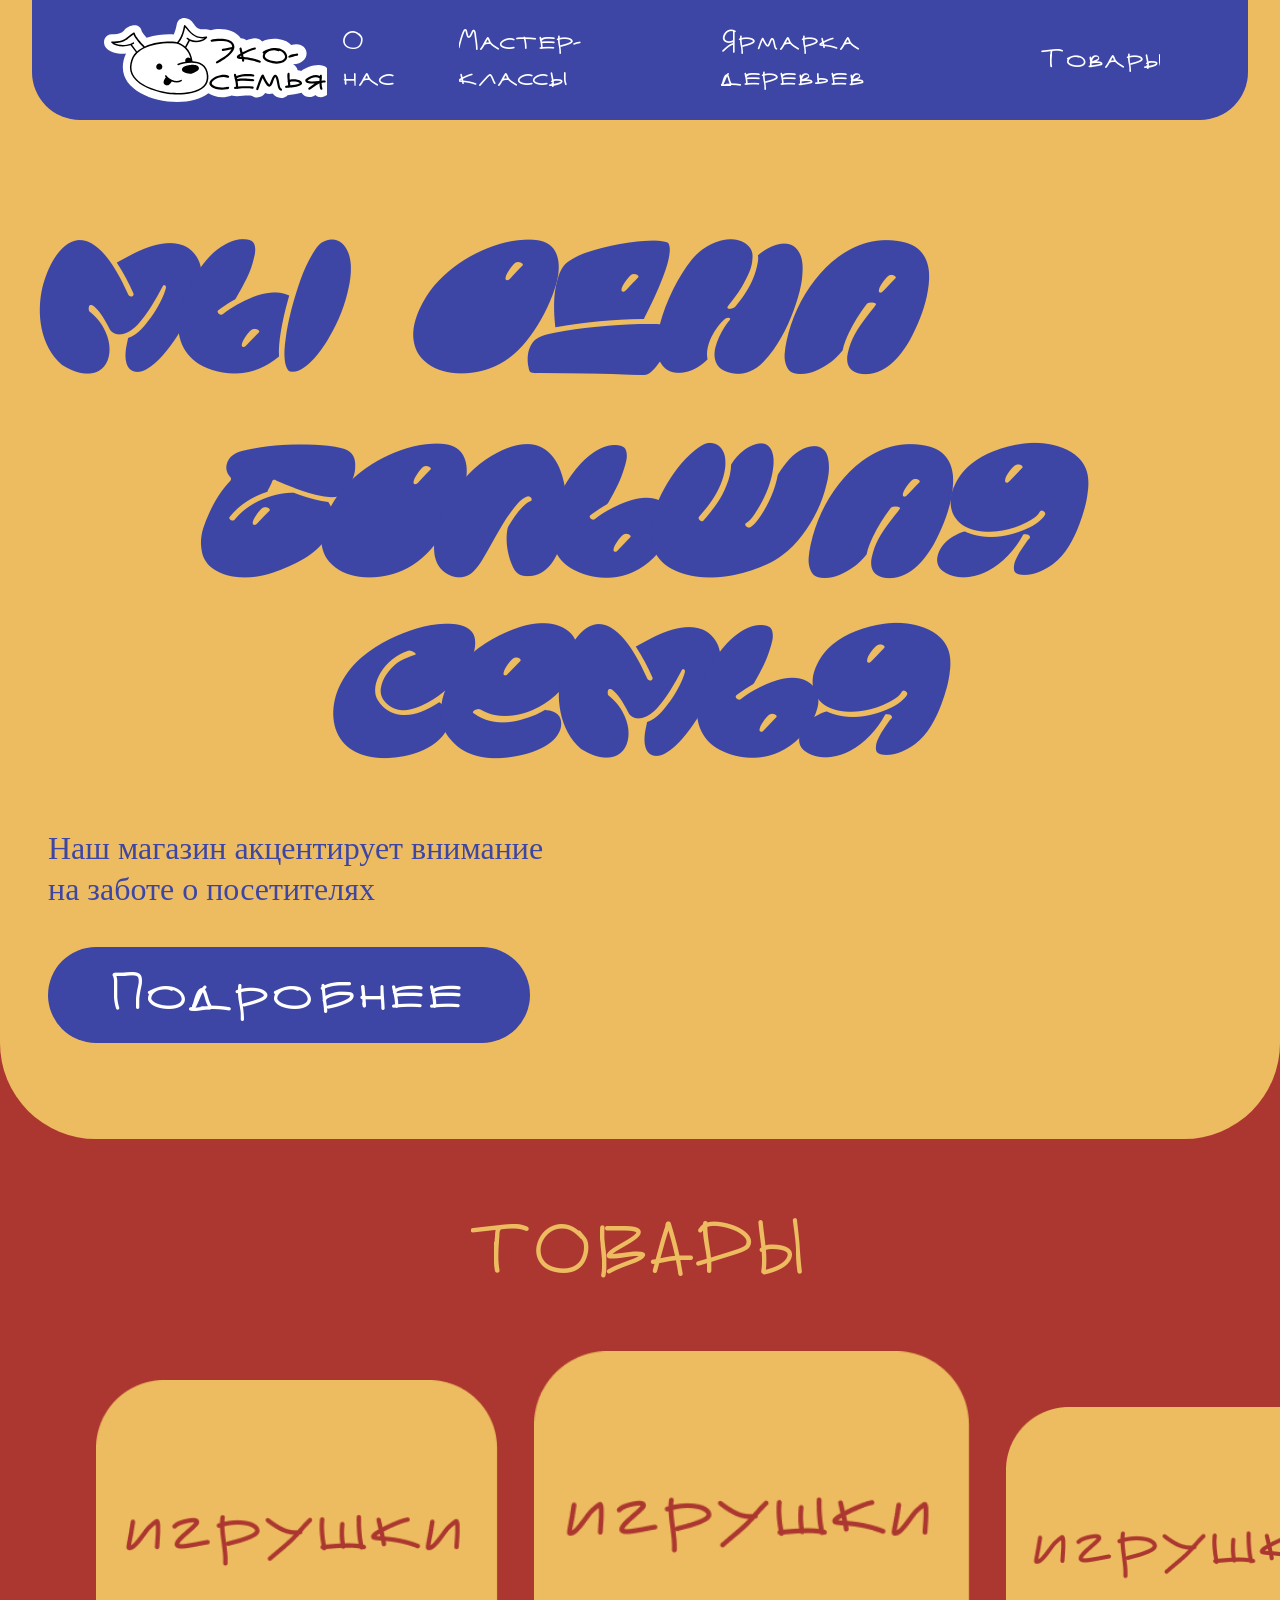
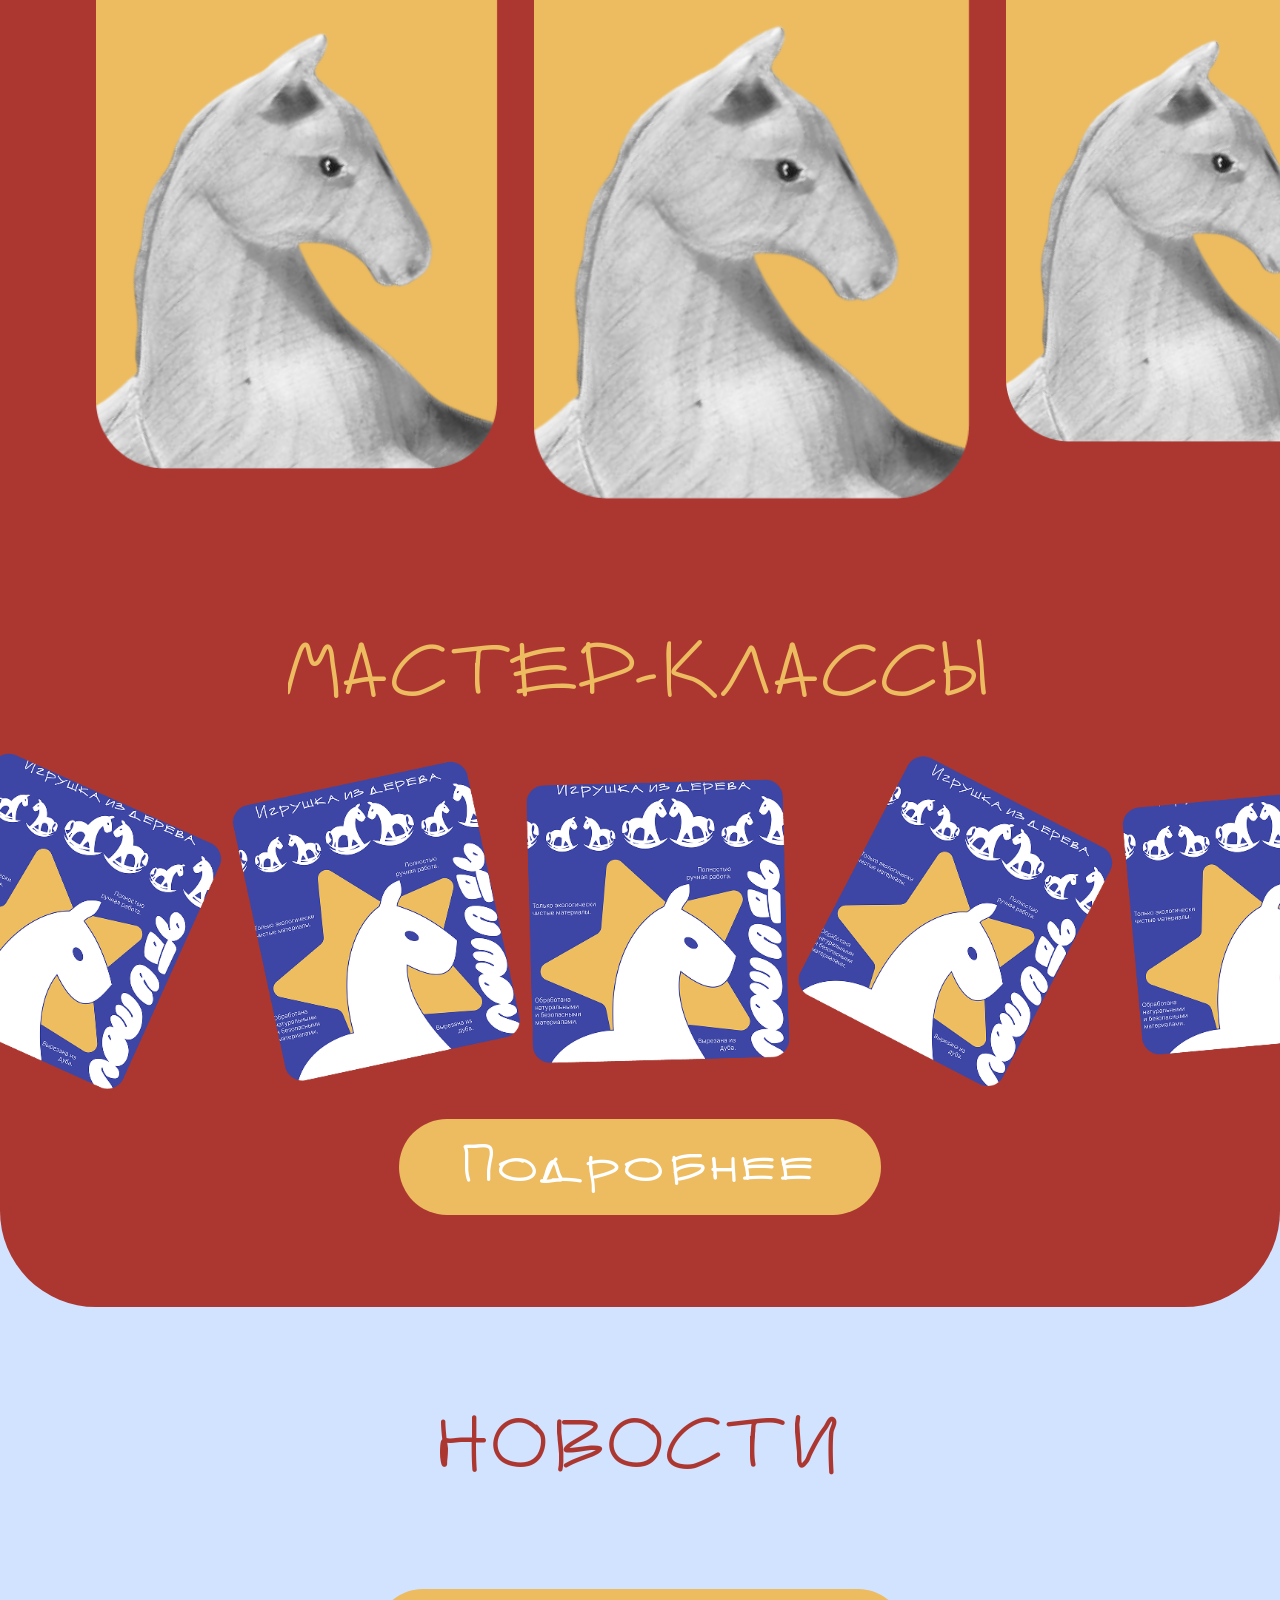
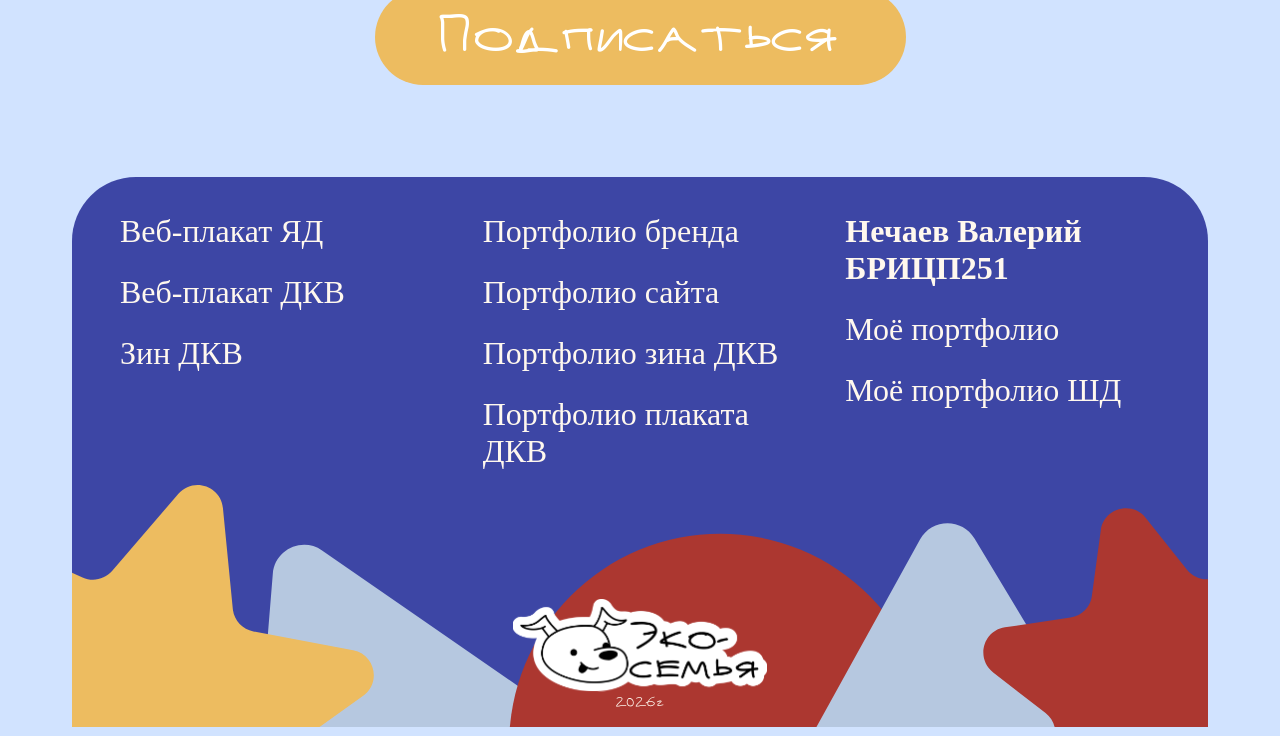
==== index.html @ 4a26df94 "footer" ====
<!doctype html>
<html lang="en">
  <head>
    <meta charset="UTF-8" />
    <meta name="viewport" content="width=device-width, initial-scale=1.0" />
    <link rel="stylesheet" href="styles/styles.css" />
    <title>Эко-семья</title>
  </head>
  <body>
    <main>
      <div class="firstFrame">
        <div class="titleFrame">
          <div class="titleText">
            <h1>Мы одна</h1>
            <h1 style="text-align: center">большая семья</h1>
          </div>
          <div class="titleAbout">
            <p>
              Наш магазин акцентирует внимание <br />
              на заботе о посетителях
            </p>
            <button class="blue" role="link" data-href="/aboutUs.html">
              <h3>Подробнее</h3>
            </button>
          </div>
        </div>
        <div class="subTitleFrame">
          <div class="infoBlock">
            <h2>Товары</h2>
            <div class="productsRoller">
              <a class="card" data-js="productCard" href="products.html"
                ><img src="assets\img\toyCard.png"
              /></a>
              <a class="card" data-js="productCard" href="products.html"
                ><img src="assets\img\toyCard.png"
              /></a>
              <a class="card" data-js="productCard" href="products.html"
                ><img src="assets\img\toyCard.png"
              /></a>
              <a class="card" data-js="productCard" href="products.html"
                ><img src="assets\img\toyCard.png"
              /></a>
              <a class="card" data-js="productCard" href="products.html"
                ><img src="assets\img\toyCard.png"
              /></a>
              <a class="card" data-js="productCard" href="products.html"
                ><img src="assets\img\toyCard.png"
              /></a>
              <a class="card" data-js="productCard" href="products.html"
                ><img src="assets\img\toyCard.png"
              /></a>
            </div>
          </div>
          <div class="infoBlock">
            <h2>Мастер-классы</h2>
            <img class="mc" src="assets/img/mastersclasses.png" />
            <button class="yellow" role="link" data-href="/masterСlasses.html">
              <h3>Подробнее</h3>
            </button>
          </div>
        </div>
      </div>
      <div class="secondFrame">
        <div class="infoBlock">
          <h2 style="color: #ac3730">Новости</h2>
        </div>
        <div class="infoBlock">
          <button class="yellow" role="link" data-href="/404.html">
            <h3>Подписаться</h3>
          </button>
        </div>
      </div>
    </main>
    <script src="./scripts/main.js"></script>
    <script src="./scripts/productCards.js"></script>
  </body>
</html>
---- styles/styles.css ----
@import url("reset.css");
@import url("fonts.css");
a {
  color: #fff;
  font-family: Mateur;
  font-size: 24px;
  font-style: normal;
  font-weight: 500;
  line-height: normal;
  transition: all 0.2s ease-in-out;
  text-decoration: none;
  scale: 1;
  height: 80%;
  img {
    height: 100%;
  }
}
body {
  display: flex;
  flex-direction: column;
  gap: 92px;
  background: #d1e3ff;
  min-height: 100svh;
}
html {
  overflow-y: scroll;
}
a:hover {
  scale: 1.06;
}
h1 {
  overflow: visible;
  width: 100%;
  color: #3d46a5;
  font-family: "129_Fatboy", sans-serif;
  font-size: 180px;
  font-synthesis: none;
  font-weight: 200;
  font-style: normal;
  text-transform: uppercase;
}
h2 {
  color: #edbc60;
  font-family: Mateur;
  font-size: 64px;
  font-style: normal;
  font-weight: 500;
  line-height: normal;
  text-align: center;
  text-transform: uppercase;
}
h3 {
  color: #fff;
  text-align: center;
  font-family: Mateur;
  font-size: 48px;
  font-style: normal;
  font-weight: 500;
  line-height: normal;
}
p {
  color: #3d46a5;
  font-family: Inter;
  font-size: 32px;
  font-style: normal;
  font-weight: 400;
  line-height: 129.4%;
}
button {
  display: flex;
  height: 92px;
  padding: 48px 64px;
  justify-content: center;
  align-items: center;
  width: fit-content;
  border-radius: 64px;
  transition: all 0.2s ease-in-out;
  border: none;
}
button:hover {
  scale: 1.06;
}
.blue {
  background: #3d46a5;
  color: #fff;
}
.yellow {
  background: #edbc60;
  color: #ac3730;
}
.red {
  background: #ac3730;
  color: #edbc60;
}
.mc {
  width: 100%;
}
header {
  z-index: 999;
  width: 95%;
  height: 120px;
  display: flex;
  padding: 8px 72px;
  justify-content: space-between;
  align-items: center;
  position: absolute;
  top: 0;
  left: 50%;
  transform: translateX(-50%);
  background-color: #3d46a5;
  border-radius: 0 0 48px 48px;
}
footer {
  display: flex;
  padding: 0 72px;
  flex-direction: column;
}
main {
  display: flex;
  width: 100svw;
  flex-direction: column;
  align-items: center;
  gap: 92px;
}
.headerLinks {
  display: flex;
  gap: 36px;
  padding: 16px;
  justify-content: center;
  align-items: center;
}
.titleFrame {
  z-index: 3;
  display: flex;
  flex-direction: column;
  padding: 216px 48px 96px 48px;
  align-items: flex-start;
  width: 100%;
  gap: 48px;
  border-radius: 0 0 96px 96px;
  background: #edbc60;
}
.firstFrame {
  display: flex;
  width: 100%;
  flex-direction: column;
}
.titleText {
  overflow: visible;
  display: flex;
  width: 100%;
  flex-direction: column;
  gap: 24px;
}
.titleAbout {
  overflow: visible;
  display: flex;
  flex-direction: column;
  align-items: flex-start;
  gap: 36px;
  align-self: stretch;
}
.subTitleFrame {
  z-index: 1;
  margin-top: -96px;
  display: flex;
  padding: 162px 0 92px 0;
  width: 100%;
  flex-direction: column;
  gap: 92px;
  border-radius: 0 0 96px 96px;
  background: #ac3730;
}
.infoBlock {
  display: flex;
  flex-direction: column;
  align-items: center;
  gap: 24px;
  width: 100%;
}
.productsRoller {
  user-select: none;
  -webkit-user-drag: none;
  display: flex;
  gap: 36px;
  cursor: grab;
  width: 100%;
  height: fit-content;
  align-items: center;
  padding: 24px 96px;

  overflow-x: auto;
  scroll-snap-type: x mandatory;
  scroll-behavior: smooth;
  scrollbar-width: none;
  -ms-overflow-style: none;
}
.productsRoller::-webkit-scrollbar {
  display: none;
}
.card {
  -webkit-user-drag: none;
  flex-shrink: 0;
  height: auto;
  transition: all 0.1s ease-in-out;
  transform-origin: center center;
  scroll-snap-align: center;
  img {
    -webkit-user-drag: none;
  }
}
.secondFrame {
  display: flex;
  padding: 0 72px;
  width: 100%;
  flex-direction: column;
  gap: 92px;
}
.footerBody {
  display: flex;
  height: 550px;
  padding: 36px 48px 16px 48px;
  width: 100%;
  flex-direction: column;
  justify-content: flex-end;
  align-items: center;
  gap: 36px;
  border-radius: 64px 64px 0 0;
  background: #3d46a5;
  background-image: url(/assets/img/footerBG.svg);
  background-position: center;
  background-repeat: no-repeat;
  background-size: cover;
}
.linksColumns {
  display: flex;
  height: 100%;
  width: 100%;
  align-items: flex-start;
  gap: 48px;
  overflow: visible;
}
.linksColumn {
  display: flex;
  overflow: visible;
  flex-direction: column;
  align-items: flex-start;
  gap: 24px;
  width: 100%;
  a {
    color: #fff8ee;
    font-family: Inter;
    font-size: 32px;
    font-style: normal;
    font-weight: 400;
    line-height: normal;
  }
  p {
    color: #fff8ee;
    font-family: Inter;
    font-size: 32px;
    font-style: normal;
    font-weight: 600;
    line-height: normal;
  }
}
.p404 {
  display: flex;
  flex-direction: column;
  align-items: center;
  padding: 216px 72px 0px 72px;
  width: 100%;
  img {
    width: 100%;
    height: auto;
  }
}
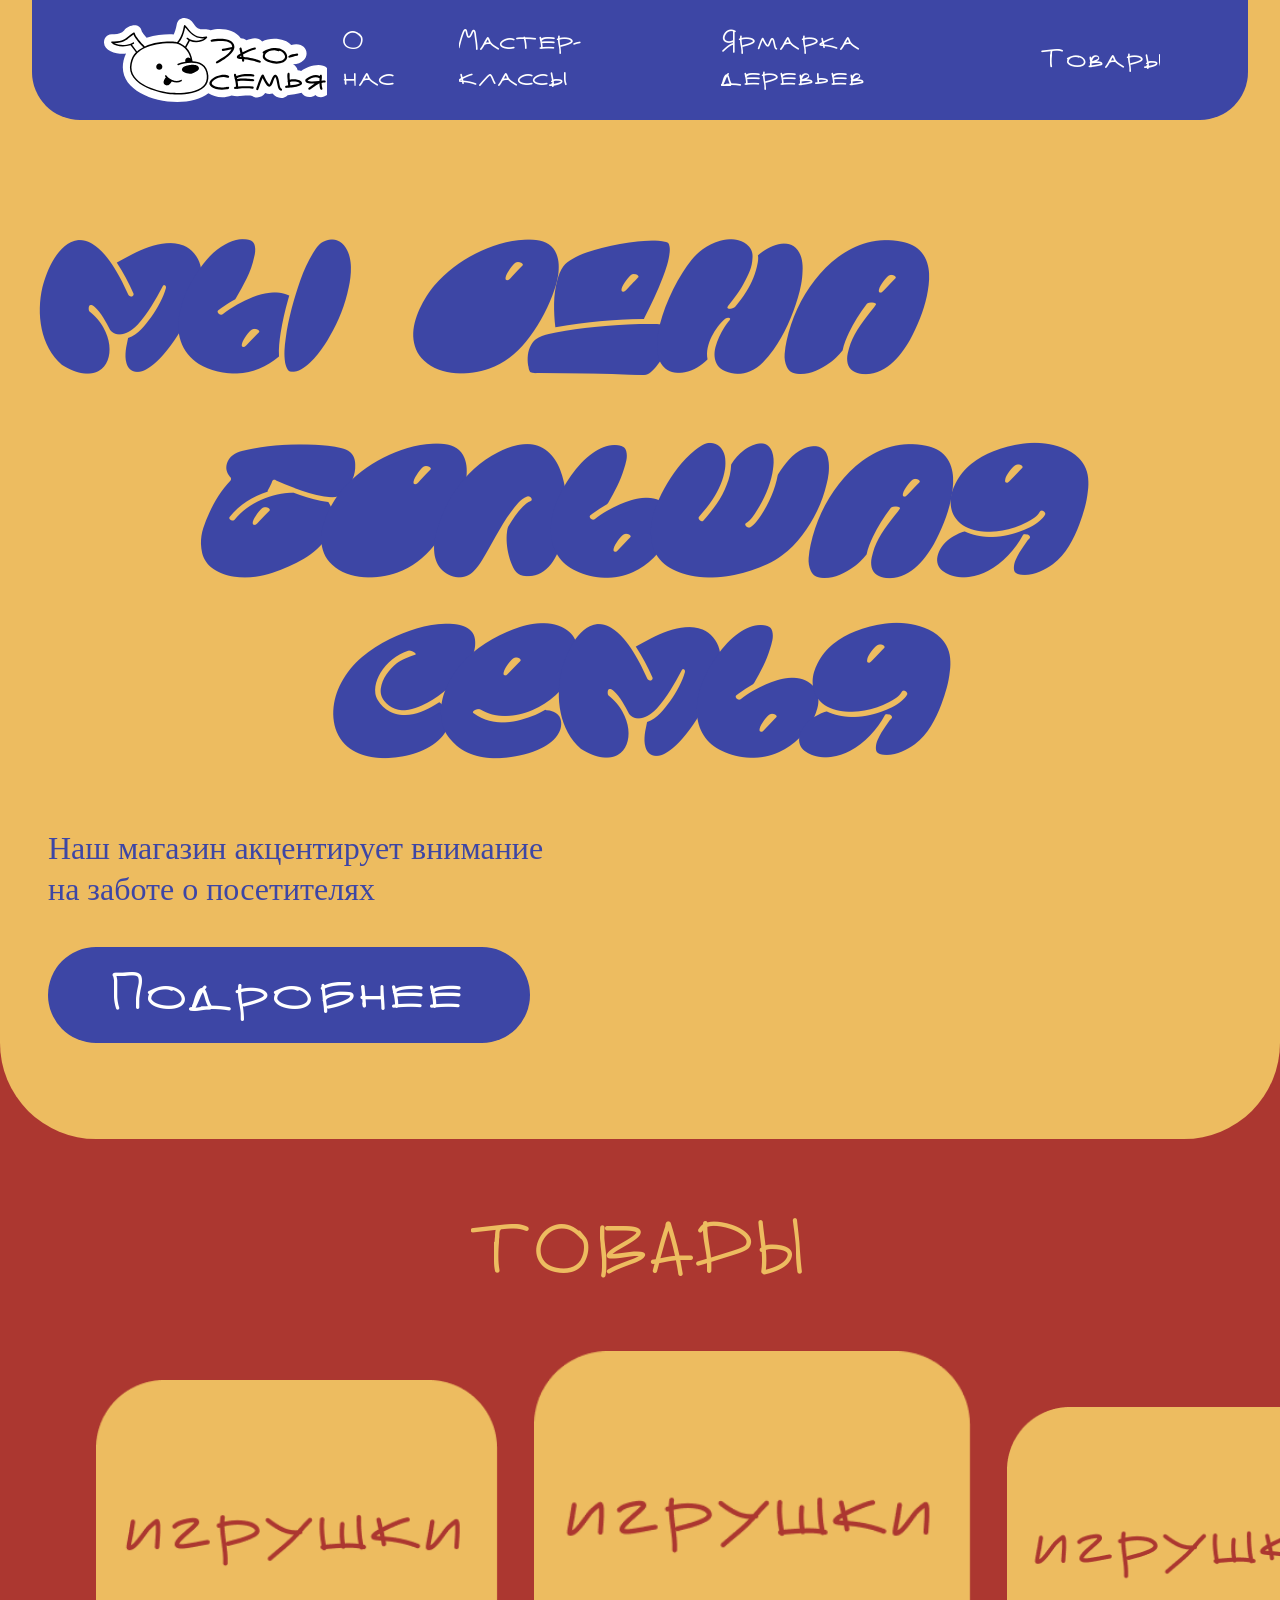
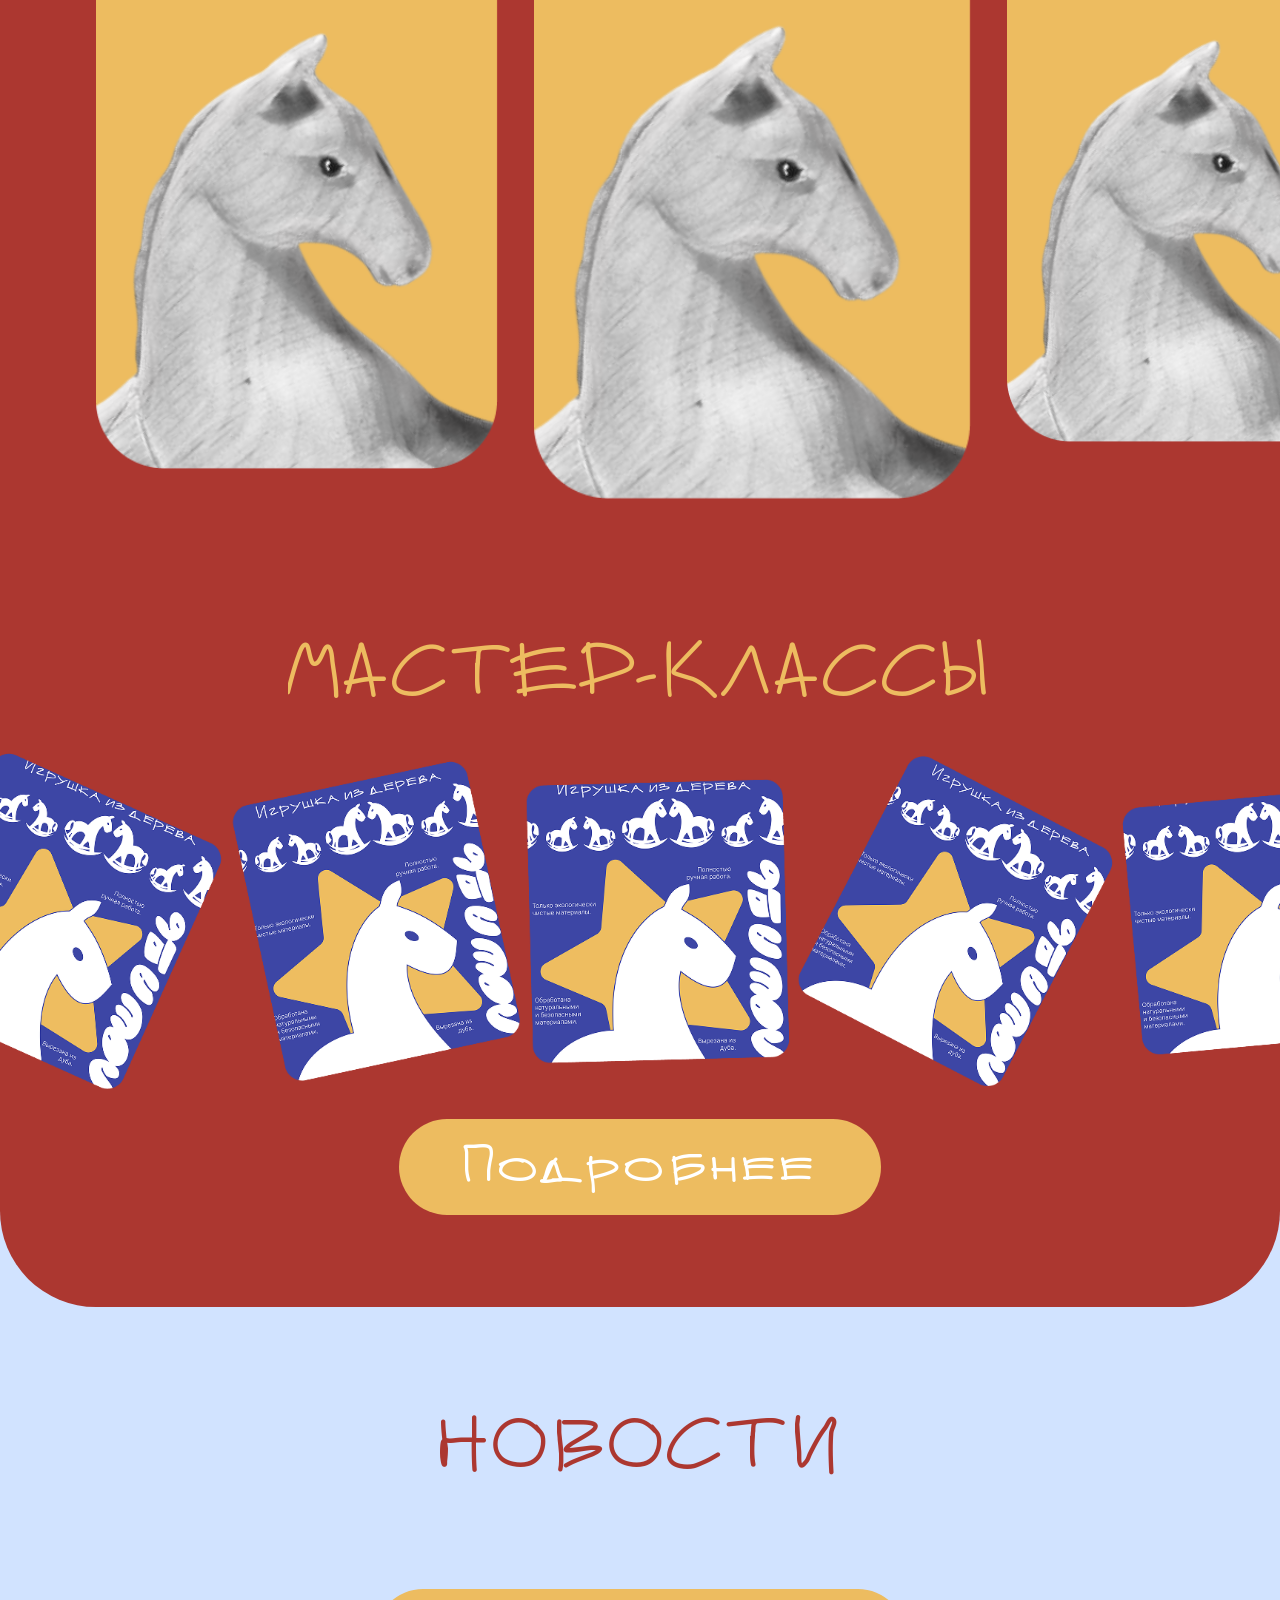
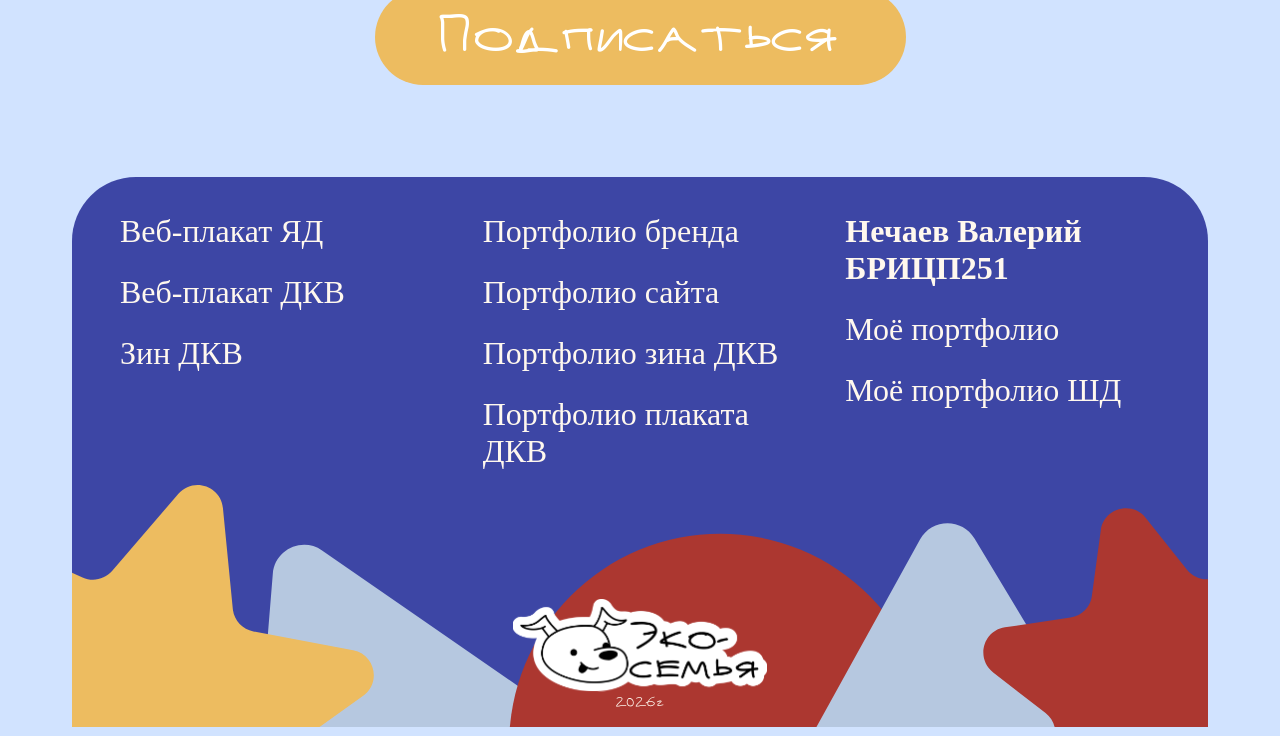
==== commit a8b7ea60: "f" ====
--- a/index.html
+++ b/index.html
@@ -71,7 +71,7 @@
         </div>
       </div>
     </main>
-    <script src="./scripts/main.js"></script>
-    <script src="./scripts/productCards.js"></script>
+    <script src="scripts/main.js"></script>
+    <script src="scripts/productCards.js"></script>
   </body>
 </html>
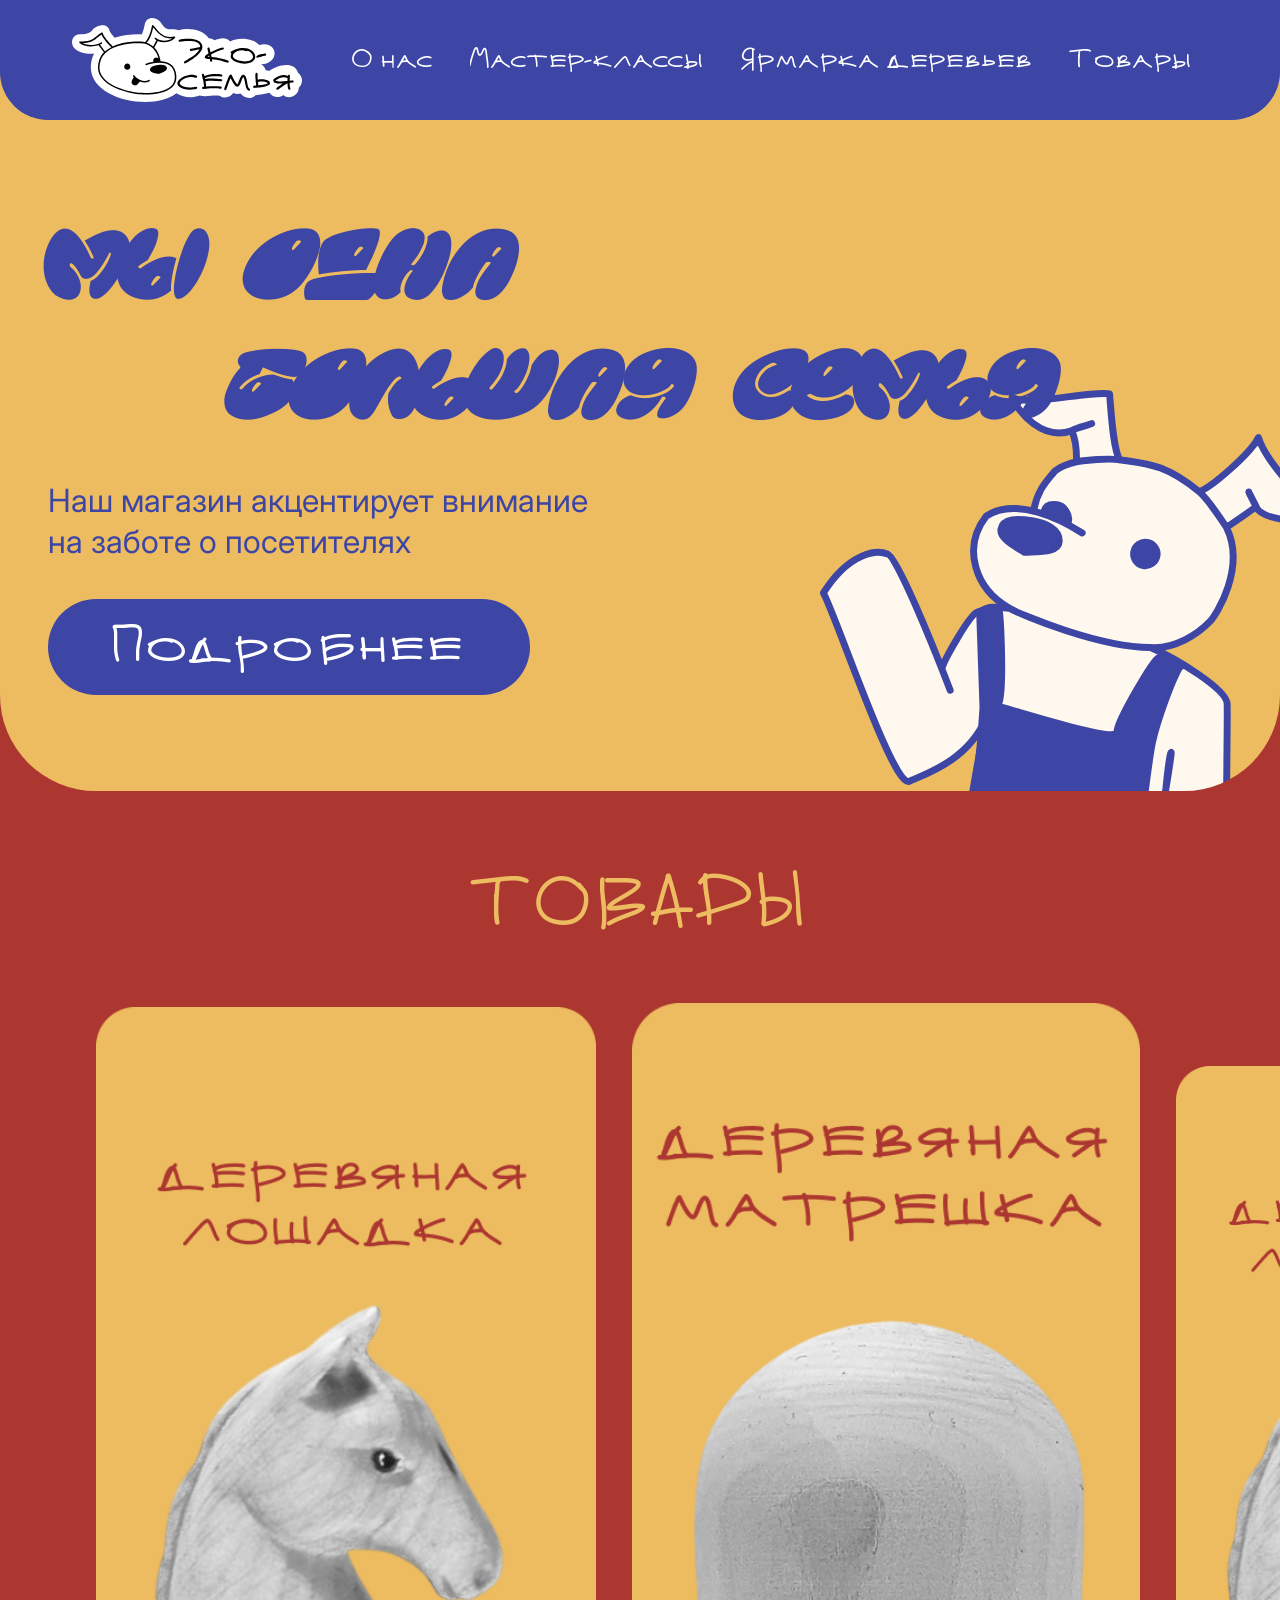
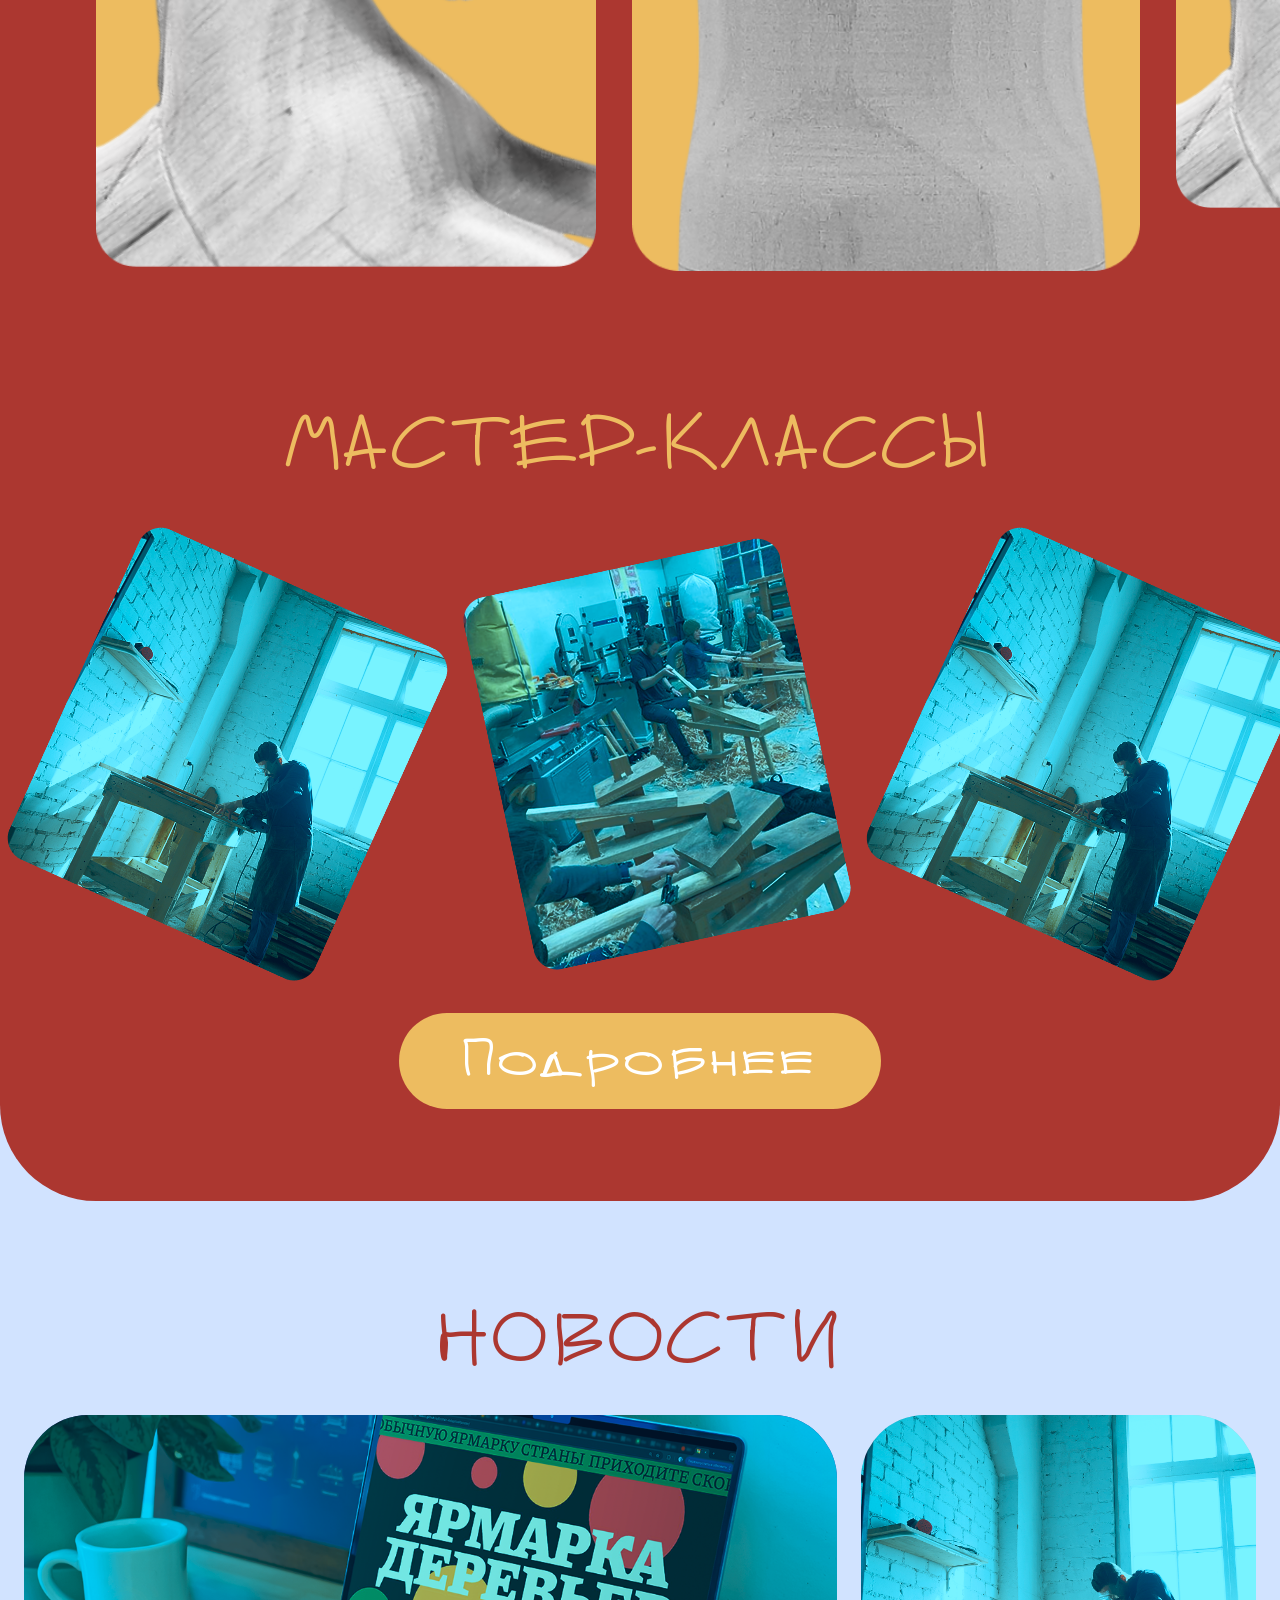
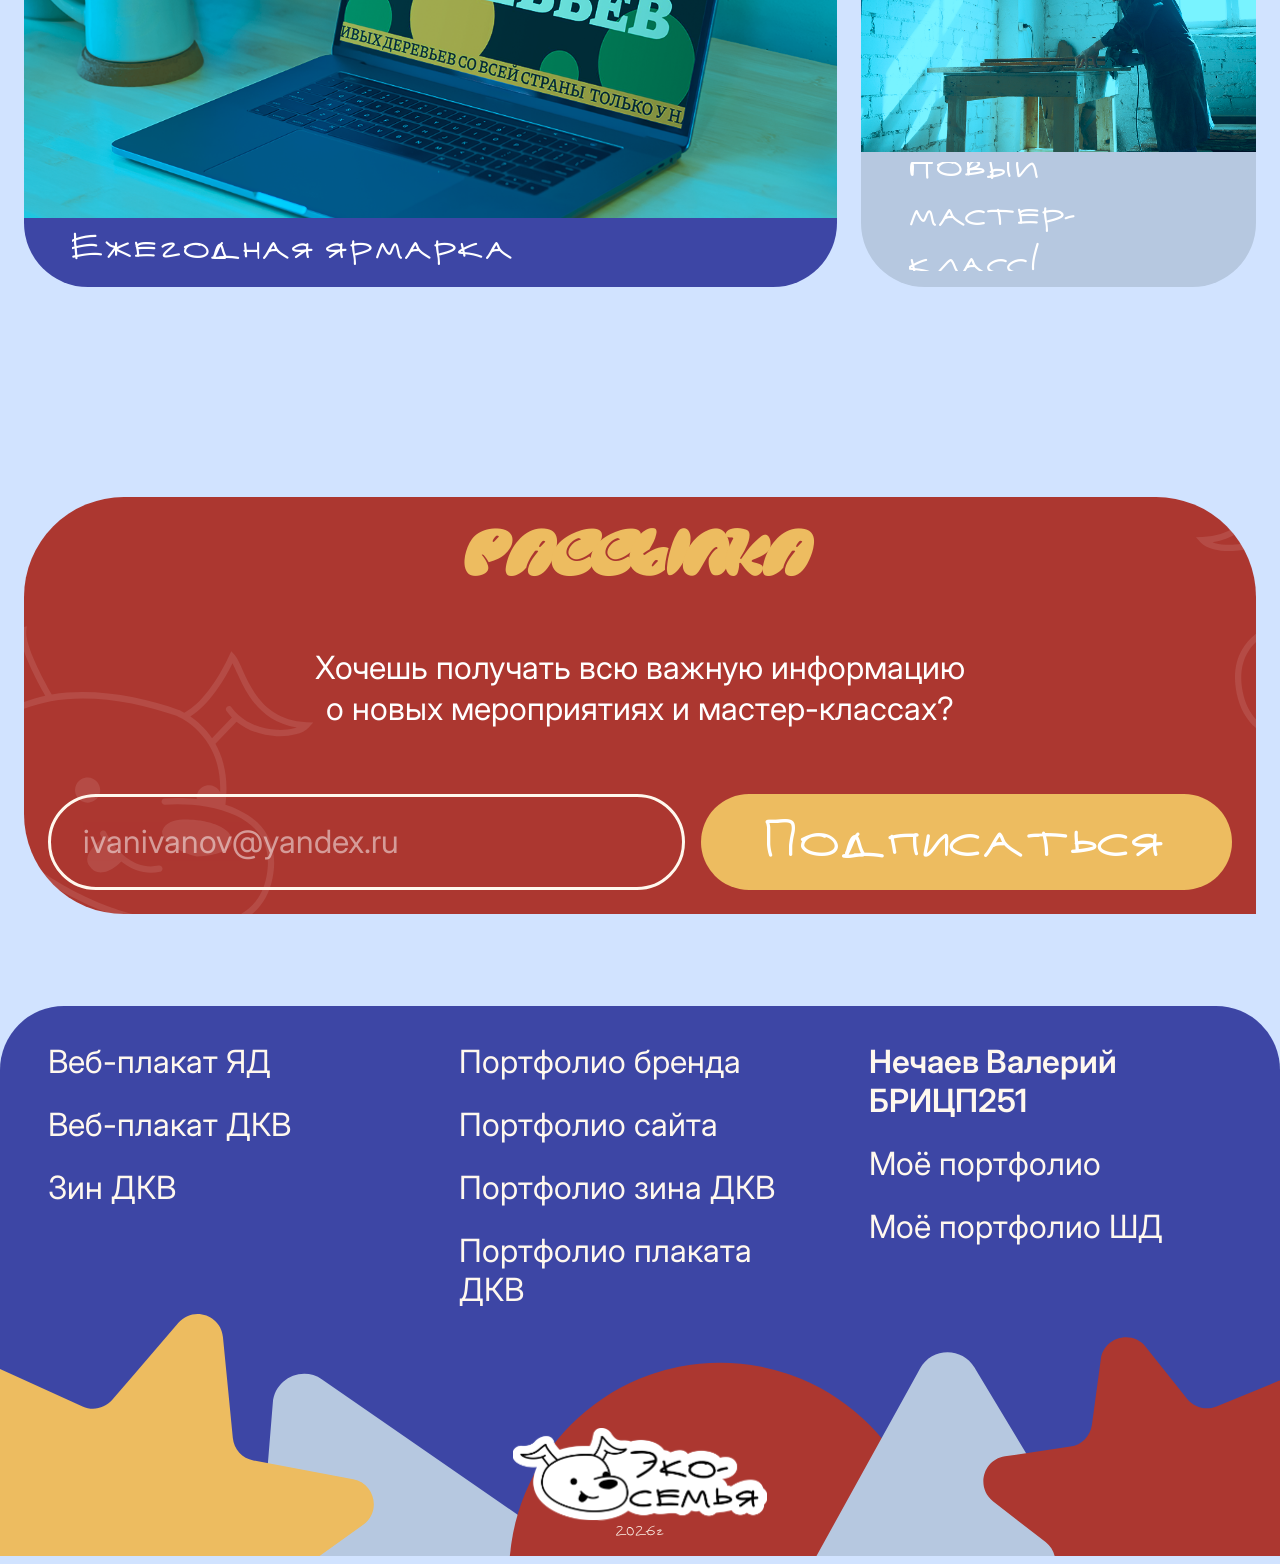
==== commit 553534c9: "Done all" ====
--- a/index.html
+++ b/index.html
@@ -4,12 +4,16 @@
     <meta charset="UTF-8" />
     <meta name="viewport" content="width=device-width, initial-scale=1.0" />
     <link rel="stylesheet" href="styles/styles.css" />
+    <link rel="icon" href="/assets/img/Favicon.png" type="image/png" />
     <title>Эко-семья</title>
   </head>
   <body>
     <main>
       <div class="firstFrame">
-        <div class="titleFrame">
+        <div
+          style="background-image: url(&quot;/assets/img/titleMain.svg&quot;)"
+          class="titleFrame"
+        >
           <div class="titleText">
             <h1>Мы одна</h1>
             <h1 style="text-align: center">большая семья</h1>
@@ -17,7 +21,7 @@
           <div class="titleAbout">
             <p>
               Наш магазин акцентирует внимание <br />
-              на заботе о посетителях
+              на&nbsp;заботе о&nbsp;посетителях
             </p>
             <button class="blue" role="link" data-href="/aboutUs.html">
               <h3>Подробнее</h3>
@@ -32,19 +36,19 @@
                 ><img src="assets\img\toyCard.png"
               /></a>
               <a class="card" data-js="productCard" href="products.html"
-                ><img src="assets\img\toyCard.png"
+                ><img src="assets\img\toyCard2.png"
               /></a>
               <a class="card" data-js="productCard" href="products.html"
                 ><img src="assets\img\toyCard.png"
               /></a>
               <a class="card" data-js="productCard" href="products.html"
-                ><img src="assets\img\toyCard.png"
+                ><img src="assets\img\toyCard2.png"
               /></a>
               <a class="card" data-js="productCard" href="products.html"
                 ><img src="assets\img\toyCard.png"
               /></a>
               <a class="card" data-js="productCard" href="products.html"
-                ><img src="assets\img\toyCard.png"
+                ><img src="assets\img\toyCard2.png"
               /></a>
               <a class="card" data-js="productCard" href="products.html"
                 ><img src="assets\img\toyCard.png"
@@ -53,7 +57,12 @@
           </div>
           <div class="infoBlock">
             <h2>Мастер-классы</h2>
-            <img class="mc" src="assets/img/mastersclasses.png" />
+            <div class="trail">
+              <div class="animFrame">
+                <img class="mc" src="assets/img/mastersclasses.png" />
+                <img class="mc" src="assets/img/mastersclasses.png" />
+              </div>
+            </div>
             <button class="yellow" role="link" data-href="/masterСlasses.html">
               <h3>Подробнее</h3>
             </button>
@@ -63,11 +72,31 @@
       <div class="secondFrame">
         <div class="infoBlock">
           <h2 style="color: #ac3730">Новости</h2>
+          <div class="news">
+            <a class="efNews" href="/entFair.html">
+              <img src="assets/img/efnews.png" alt="" />
+              <div class="newsName"><p>Ежегодная ярмарка</p></div></a
+            >
+            <a class="mcNews" href="/masterСlasses.html">
+              <img src="assets/img/mcnews.png" alt="" />
+              <div class="newsName"><p>Новый мастер-класс!</p></div>
+            </a>
+          </div>
         </div>
         <div class="infoBlock">
-          <button class="yellow" role="link" data-href="/404.html">
-            <h3>Подписаться</h3>
-          </button>
+          <div class="formMessage">
+            <h2>Рассылка</h2>
+            <p>
+              Хочешь получать всю важную информацию о&nbsp;новых мероприятиях
+              и&nbsp;мастер-классах?
+            </p>
+            <div class="formButtons">
+              <input type="text" placeholder="ivanivanov@yandex.ru" />
+              <button class="yellow" role="link" data-href="/form.html">
+                <h3>Подписаться</h3>
+              </button>
+            </div>
+          </div>
         </div>
       </div>
     </main>
--- a/styles/styles.css
+++ b/styles/styles.css
@@ -1,3 +1,4 @@
+@import url("https://fonts.googleapis.com/css2?family=Inter:wght@100..900&display=swap");
 @import url("reset.css");
 @import url("fonts.css");
 a {
@@ -40,6 +41,7 @@
   text-transform: uppercase;
 }
 h2 {
+  overflow: visible;
   color: #edbc60;
   font-family: Mateur;
   font-size: 64px;
@@ -50,6 +52,7 @@
   text-transform: uppercase;
 }
 h3 {
+  overflow: visible;
   color: #fff;
   text-align: center;
   font-family: Mateur;
@@ -66,6 +69,16 @@
   font-weight: 400;
   line-height: 129.4%;
 }
+h4 {
+  color: #ffffff;
+  text-align: right;
+  font-family: Inter;
+  font-size: 24px;
+  font-style: normal;
+  font-weight: 500;
+  line-height: normal;
+  text-transform: lowercase;
+}
 button {
   display: flex;
   height: 92px;
@@ -84,16 +97,23 @@
   background: #3d46a5;
   color: #fff;
 }
+.white {
+  background: #fff;
+  h3 {
+    color: #3d46a5;
+  }
+  color: #3d46a5;
+}
 .yellow {
   background: #edbc60;
   color: #ac3730;
 }
 .red {
+  h3 {
+    color: #edbc60;
+  }
   background: #ac3730;
   color: #edbc60;
-}
-.mc {
-  width: 100%;
 }
 header {
   z-index: 999;
@@ -103,7 +123,7 @@
   padding: 8px 72px;
   justify-content: space-between;
   align-items: center;
-  position: absolute;
+  position: fixed;
   top: 0;
   left: 50%;
   transform: translateX(-50%);
@@ -139,6 +159,7 @@
   gap: 48px;
   border-radius: 0 0 96px 96px;
   background: #edbc60;
+  background-size: cover;
 }
 .firstFrame {
   display: flex;
@@ -171,11 +192,13 @@
   border-radius: 0 0 96px 96px;
   background: #ac3730;
 }
+
 .infoBlock {
   display: flex;
   flex-direction: column;
   align-items: center;
   gap: 24px;
+  overflow: visible;
   width: 100%;
 }
 .productsRoller {
@@ -188,12 +211,14 @@
   height: fit-content;
   align-items: center;
   padding: 24px 96px;
-
   overflow-x: auto;
   scroll-snap-type: x mandatory;
   scroll-behavior: smooth;
   scrollbar-width: none;
   -ms-overflow-style: none;
+  a:hover {
+    scale: 1;
+  }
 }
 .productsRoller::-webkit-scrollbar {
   display: none;
@@ -227,7 +252,7 @@
   gap: 36px;
   border-radius: 64px 64px 0 0;
   background: #3d46a5;
-  background-image: url(/assets/img/footerBG.svg);
+  background-image: url("../assets/img/footerBG.svg");
   background-position: center;
   background-repeat: no-repeat;
   background-size: cover;
@@ -275,3 +300,645 @@
     height: auto;
   }
 }
+
+.news {
+  overflow: visible;
+  display: grid;
+  height: 590px;
+  row-gap: 48px;
+  column-gap: 24px;
+  align-self: stretch;
+  grid-template-rows: repeat(2, minmax(0, 1fr));
+  grid-template-columns: repeat(3, minmax(0, 1fr));
+  a:hover {
+    scale: 1.02;
+  }
+}
+.efNews {
+  border-radius: 64px;
+  background: #3d46a5;
+  display: flex;
+  padding-bottom: 16px;
+  flex-direction: column;
+  justify-content: flex-end;
+  align-items: flex-start;
+  gap: 10px;
+  align-self: stretch;
+  grid-row: 1 / span 2;
+  grid-column: 1 / span 2;
+  justify-self: stretch;
+  img {
+    width: 100%;
+    height: 100%;
+    object-fit: cover;
+    object-position: center;
+  }
+}
+.newsName {
+  display: flex;
+  padding: 0 48px;
+  align-items: center;
+  gap: 10px;
+  align-self: stretch;
+  p {
+    color: #fff;
+    font-family: Mateur;
+    font-size: 32px;
+    font-style: normal;
+    font-weight: 500;
+    line-height: normal;
+  }
+}
+.mcNews {
+  display: flex;
+  padding-bottom: 16px;
+  flex-direction: column;
+  justify-content: flex-end;
+  align-items: flex-start;
+  gap: 10px;
+  align-self: stretch;
+  grid-row: 1 / span 2;
+  grid-column: 3 / span 1;
+  justify-self: stretch;
+  border-radius: 64px;
+  background: #b6c8e0;
+  img {
+    width: 100%;
+    height: 100%;
+    object-fit: cover;
+    object-position: center;
+  }
+}
+.formMessage {
+  border-radius: 200px 200px 0 200px;
+  background: #ac3730;
+  background-image: url("../assets/img/FormBg.svg");
+  background-size: cover;
+
+  display: flex;
+  padding: 36px 128px;
+  flex-direction: column;
+  align-items: center;
+  gap: 64px;
+  align-self: stretch;
+  h2 {
+    color: #edbc60;
+    font-family: "129_Fatboy";
+    font-size: 64px;
+    font-style: normal;
+    font-weight: 400;
+    line-height: normal;
+    text-transform: uppercase;
+  }
+  P {
+    color: #fff;
+    max-width: 60%;
+    text-align: center;
+  }
+}
+.formButtons {
+  display: flex;
+  align-items: center;
+  gap: 16px;
+  align-self: stretch;
+  overflow: visible;
+}
+input {
+  display: flex;
+  padding: 10px 32px;
+  align-items: center;
+  gap: 10px;
+  flex: 1 0 0;
+  align-self: stretch;
+  border-radius: 64px;
+  border: 3px solid #fff8ee;
+  background-color: transparent;
+  color: #fff;
+  font-family: Inter;
+  font-size: 32px;
+  font-style: normal;
+  font-weight: 400;
+  line-height: normal;
+}
+input::placeholder {
+  color: #fff;
+  opacity: 50%;
+  font-family: Inter, sans-serif;
+  font-size: 32px;
+  font-style: normal;
+  font-weight: 400;
+  line-height: normal;
+}
+.boardInfo {
+  display: flex;
+  height: 500px;
+  width: 100%;
+  background: #ac3730;
+  padding: 0 72px;
+  gap: 24px;
+  overflow: visible;
+  align-items: center;
+  align-self: stretch;
+  img {
+    width: 100%;
+    border-radius: 64px;
+    max-height: 800px;
+    object-fit: cover;
+    object-position: center;
+  }
+}
+.onlyPc {
+  display: inherit;
+}
+.boardText {
+  display: flex;
+  height: fit-content;
+  width: 100%;
+  padding: 42px 0;
+  flex-direction: column;
+  align-items: flex-start;
+  gap: 36px;
+  h2 {
+    color: #fff8ee;
+    font-family: Inter;
+    font-size: 48px;
+    font-style: normal;
+    font-weight: 500;
+    line-height: normal;
+    text-transform: uppercase;
+  }
+  p {
+    color: #fff8ee;
+  }
+}
+.formPage {
+  display: flex;
+  width: 100%;
+  padding: 168px 72px;
+  flex-direction: column;
+  align-items: center;
+  gap: 48px;
+}
+.form {
+  display: flex;
+  padding: 48px 144px;
+  flex-direction: column;
+  align-items: center;
+  gap: 48px;
+  align-self: stretch;
+  border-radius: 48px;
+  background: #edbc60;
+  background-image: url("../assets/img/form.svg");
+  background-size: cover;
+  h2 {
+    color: #ac3730;
+    overflow: visible;
+  }
+  p {
+    color: #ac3730;
+    font-family: Inter;
+    font-size: 48px;
+    font-style: normal;
+    font-weight: 500;
+    line-height: normal;
+    text-transform: uppercase;
+  }
+  input {
+    border: 3px solid #ac3730;
+    background-color: transparent;
+    color: #ac3730;
+  }
+  input::placeholder {
+    color: #ac3730;
+  }
+}
+.formBlock {
+  display: flex;
+  padding: 10px 0;
+  flex-direction: column;
+  align-items: flex-start;
+  gap: 24px;
+}
+.productsTab {
+  display: grid;
+  width: 100%;
+  max-width: 1376px;
+  height: 400px;
+  row-gap: 32px;
+  column-gap: 32px;
+  grid-template-rows: repeat(1, minmax(0, 1fr));
+  grid-template-columns: repeat(3, minmax(0, 1fr));
+}
+.product1 {
+  width: 100%;
+  grid-row: 1 / span 1;
+  grid-column: 1 / span 2;
+  justify-self: stretch;
+  img {
+    width: 100%;
+  }
+}
+.product2 {
+  display: flex;
+  width: 100%;
+  justify-content: center;
+  align-items: center;
+  grid-row: 1 / span 1;
+  grid-column: 3 / span 1;
+  img {
+    width: 100%;
+  }
+}
+.forBoard {
+  display: flex;
+  padding: 181px 0;
+  flex-direction: column;
+  justify-content: center;
+  align-items: center;
+  gap: 10px;
+  align-self: stretch;
+}
+.forHalfBlock {
+  display: flex;
+  width: 100%;
+  padding: 0 72px;
+  flex-direction: column;
+  align-items: center;
+  gap: 24px;
+}
+.halfBlock {
+  display: flex;
+  height: fit-content;
+  gap: 48px;
+  align-items: center;
+  align-self: stretch;
+  border-radius: 64px;
+  background: #ac3730;
+  img {
+    width: 100%;
+    height: auto;
+    object-fit: cover;
+  }
+}
+.halfBlockText {
+  display: flex;
+  padding: 36px 24px;
+  width: 100%;
+  max-width: 900px;
+  height: fit-content;
+  flex-direction: column;
+  align-items: flex-start;
+  gap: 64px;
+  h3 {
+    color: #ffffff;
+    font-family: Inter;
+    font-size: 48px;
+    font-style: normal;
+    font-weight: 500;
+    line-height: normal;
+    text-transform: uppercase;
+  }
+  p {
+    color: #ffffff;
+  }
+}
+.halfBlockTextMerge {
+  display: flex;
+  flex-direction: column;
+  align-items: flex-start;
+  gap: 16px;
+  align-self: stretch;
+}
+.posters {
+  display: flex;
+  padding: 0 48px;
+  justify-content: center;
+  align-items: center;
+  align-content: center;
+  gap: 32px;
+  align-self: stretch;
+  flex-wrap: wrap;
+}
+.posterCard {
+  display: flex;
+  width: 383px;
+  flex-direction: column;
+  align-items: flex-start;
+  p {
+    color: #ac3730;
+    text-align: center;
+    font-family: Inter;
+    font-size: 48px;
+    font-style: normal;
+    font-weight: 500;
+    line-height: 129%;
+  }
+}
+.lmBlock {
+  display: flex;
+  padding: 0 72px;
+  gap: 48px;
+  align-items: center;
+  align-self: stretch;
+}
+.lmText {
+  display: flex;
+  width: 100%;
+  padding: 48px 0;
+  flex-direction: column;
+  justify-content: center;
+  align-items: flex-start;
+  gap: 96px;
+  align-self: stretch;
+  h2 {
+    color: #ac3730;
+    font-family: Inter;
+    font-size: 48px;
+    font-style: normal;
+    font-weight: 500;
+    line-height: normal;
+    text-transform: uppercase;
+  }
+  p {
+    color: #ac3730;
+  }
+}
+.lmSubText {
+  display: flex;
+  flex-direction: column;
+  align-items: flex-start;
+  gap: 24px;
+}
+.trail {
+  overflow: visible;
+  width: 100%;
+}
+.animFrame {
+  overflow: visible;
+  display: flex;
+  width: max-content;
+  animation: scroll 12s linear infinite;
+}
+.mс {
+  height: 50svh; /* под себя */
+  flex-shrink: 0;
+}
+@keyframes scroll {
+  from {
+    transform: translateX(-50%);
+  }
+  to {
+    transform: translateX(0);
+  }
+}
+.productCard {
+  display: flex;
+  width: 100%;
+  padding: 216px 64px 92px 64px;
+  align-items: flex-start;
+  border-radius: 0 0 96px 96px;
+  background: #ac3730;
+  gap: 48px;
+  h2 {
+    color: #fff8ee;
+    font-family: Inter;
+    font-size: 48px;
+    font-style: normal;
+    font-weight: 500;
+    line-height: normal;
+    text-transform: uppercase;
+  }
+  p {
+    color: #fff8ee;
+  }
+  button {
+    width: 100%;
+  }
+}
+.comentHead {
+  display: flex;
+  justify-content: space-between;
+  align-items: center;
+  align-self: stretch;
+}
+.productImages {
+  width: 100%;
+  display: flex;
+  flex-direction: column;
+  align-items: flex-start;
+  gap: 36px;
+  flex: 1 0 0;
+}
+.productImageRow {
+  display: flex;
+  align-items: center;
+  gap: 36px;
+  align-self: stretch;
+}
+.productInfo {
+  overflow: visible;
+  display: flex;
+  width: 100%;
+  flex-direction: column;
+  align-items: flex-start;
+  gap: 96px;
+  flex: 1 0 0;
+}
+.mergeBlock {
+  display: flex;
+  flex-direction: column;
+  align-items: flex-start;
+  gap: 20px;
+  align-self: stretch;
+}
+.buttons {
+  overflow: visible;
+  display: flex;
+  flex-direction: column;
+  align-items: flex-start;
+  gap: 36px;
+  align-self: stretch;
+}
+.buttonsRow {
+  overflow: visible;
+  display: flex;
+  align-items: center;
+  gap: 16px;
+  align-self: stretch;
+  button {
+    width: fit-content;
+  }
+  input {
+    width: 10ch;
+    min-width: 60px;
+  }
+}
+@media (max-width: 1336px) {
+  .productCard {
+    flex-direction: column;
+    .productImages {
+      min-height: 100svh;
+      img {
+        height: 100%;
+        width: 100%;
+        object-fit: cover;
+        object-position: center;
+      }
+    }
+  }
+  .onlyPc {
+    display: none;
+  }
+  .formMessage {
+    border-radius: 100px 100px 0 100px;
+    padding: 24px;
+  }
+  .formPage {
+    display: flex;
+    width: 100%;
+    padding: 168px 24px;
+    flex-direction: column;
+    align-items: center;
+    gap: 48px;
+  }
+  header {
+    width: 100%;
+  }
+  footer {
+    padding: 0px;
+  }
+  h1 {
+    font-size: 96px;
+  }
+  .secondFrame {
+    padding: 0px 24px;
+  }
+  .boardInfo {
+    padding: 0 12px;
+  }
+  .lmBlock {
+    padding: 12px;
+  }
+}
+@media (max-width: 900px) {
+  .productCard {
+    padding: 24px;
+  }
+  .productImages {
+    min-height: auto;
+    max-height: 50svh;
+  }
+  .buttonsRow {
+    flex-direction: column;
+    gap: 36px;
+    button {
+      width: 100%;
+    }
+  }
+  header {
+    width: 100%;
+    padding: 8px;
+  }
+  .lmBlock {
+    flex-direction: column;
+  }
+  footer {
+    padding: 0px;
+  }
+  h1 {
+    font-size: 48px;
+  }
+  h2 {
+    font-size: 36px;
+  }
+  h3 {
+    font-size: 24px;
+  }
+  p {
+    font-size: 24px;
+  }
+  .formButtons {
+    flex-direction: column;
+  }
+  .secondFrame {
+    padding: 0px 8px;
+  }
+  footer {
+    height: fit-content;
+  }
+  .linksColumns {
+    flex-direction: column;
+    height: fit-content;
+  }
+  .linksColumn {
+    height: fit-content;
+  }
+  .footerBody {
+    height: fit-content;
+  }
+  .formMessage {
+    border-radius: 16px;
+    padding: 8px;
+    h2 {
+      font-size: 36px;
+    }
+  }
+  .news {
+    display: grid;
+    height: 960px;
+    row-gap: 24px;
+    column-gap: 24px;
+    align-self: stretch;
+    grid-template-rows: repeat(6, minmax(0, 1fr));
+    grid-template-columns: repeat(2, minmax(0, 1fr));
+  }
+  .efNews {
+    display: flex;
+    flex-direction: column;
+    justify-content: flex-end;
+    align-items: flex-start;
+    gap: 10px;
+    align-self: stretch;
+    grid-row: 1 / span 3;
+    grid-column: 1 / span 2;
+    justify-self: stretch;
+  }
+  .mcNews {
+    display: flex;
+    flex-direction: column;
+    justify-content: flex-end;
+    align-items: flex-start;
+    gap: 10px;
+    align-self: stretch;
+    grid-row: 4 / span 3;
+    grid-column: 1 / span 2;
+    justify-self: stretch;
+  }
+  .boardInfo {
+    display: flex;
+    flex-direction: column;
+    height: fit-content;
+    width: 100%;
+    background: #ac3730;
+
+    gap: 24px;
+    overflow: visible;
+    align-items: center;
+    align-self: stretch;
+    img {
+      width: 100%;
+      border-radius: 64px;
+      max-height: 800px;
+      object-fit: cover;
+      object-position: center;
+    }
+  }
+  .halfBlock {
+    flex-direction: column;
+    height: fit-content;
+    padding: 0px;
+  }
+  .halfBlockText {
+    padding: 24px;
+  }
+}
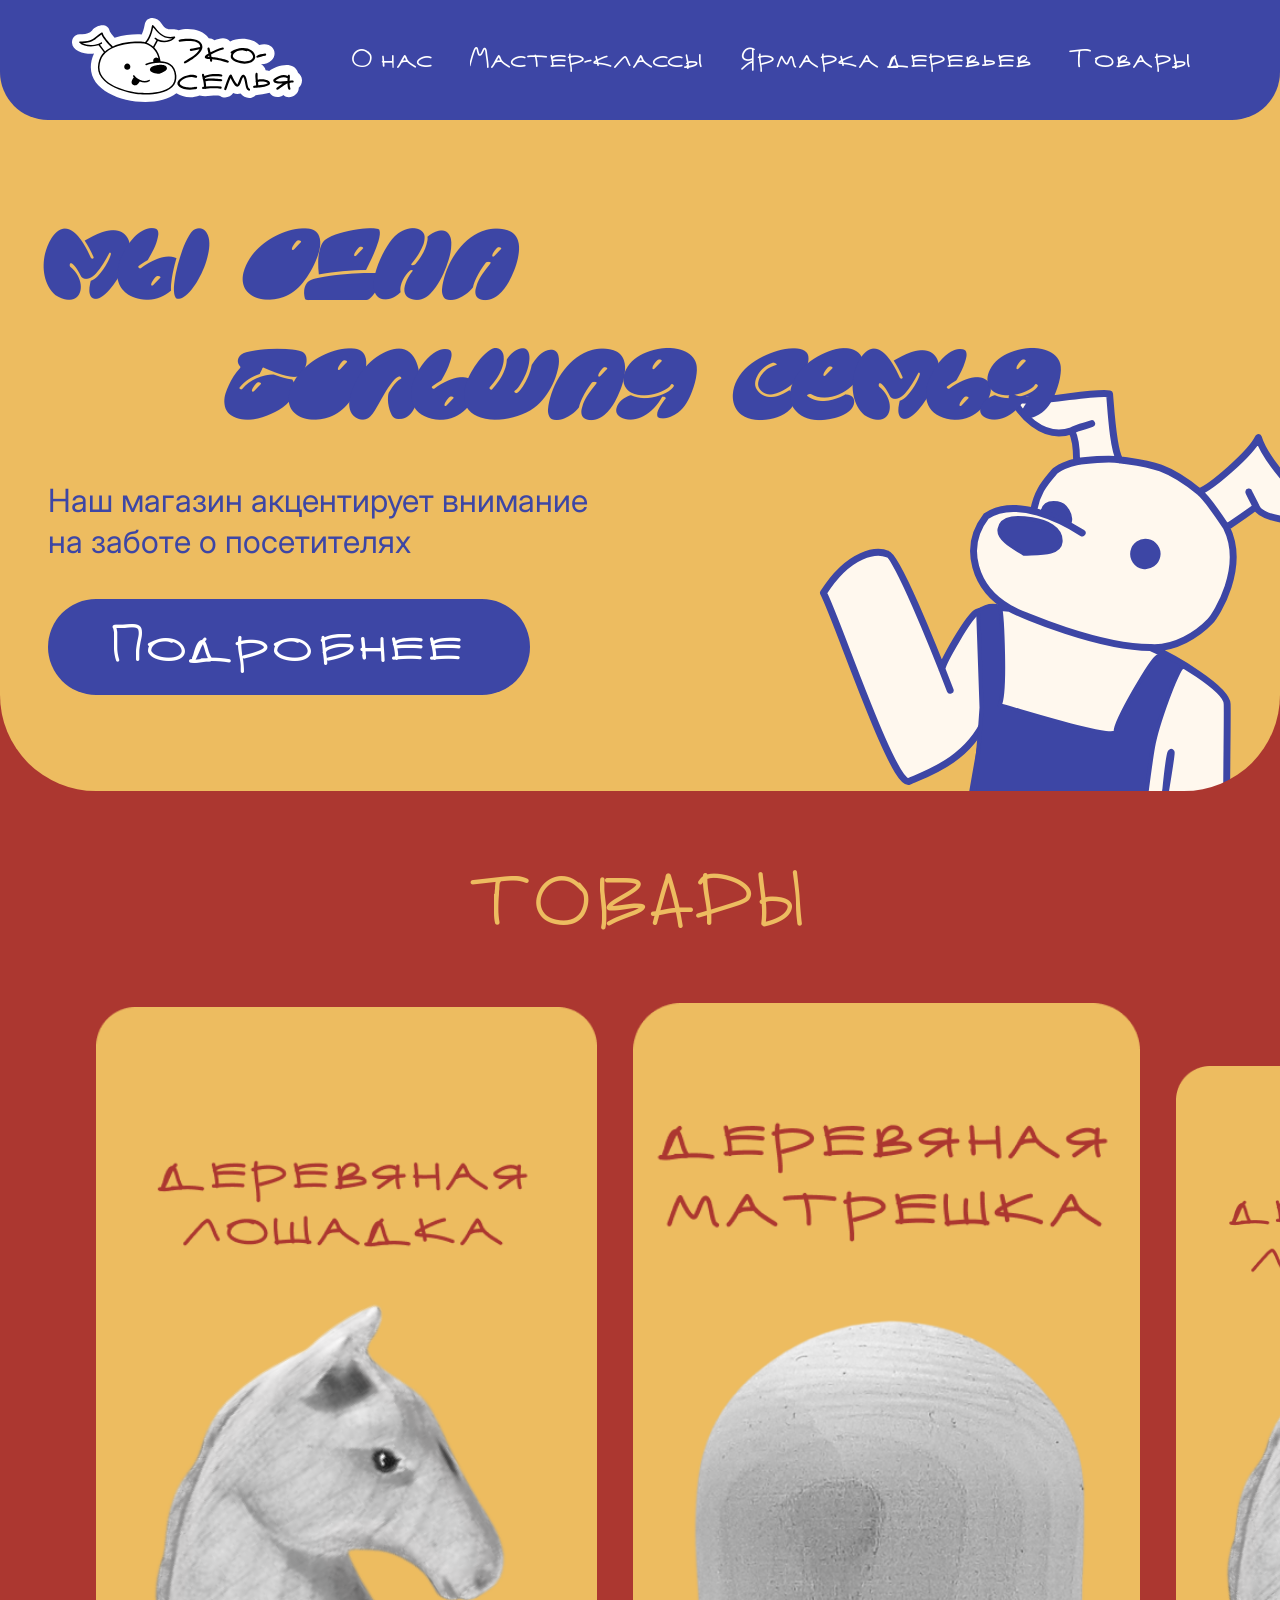
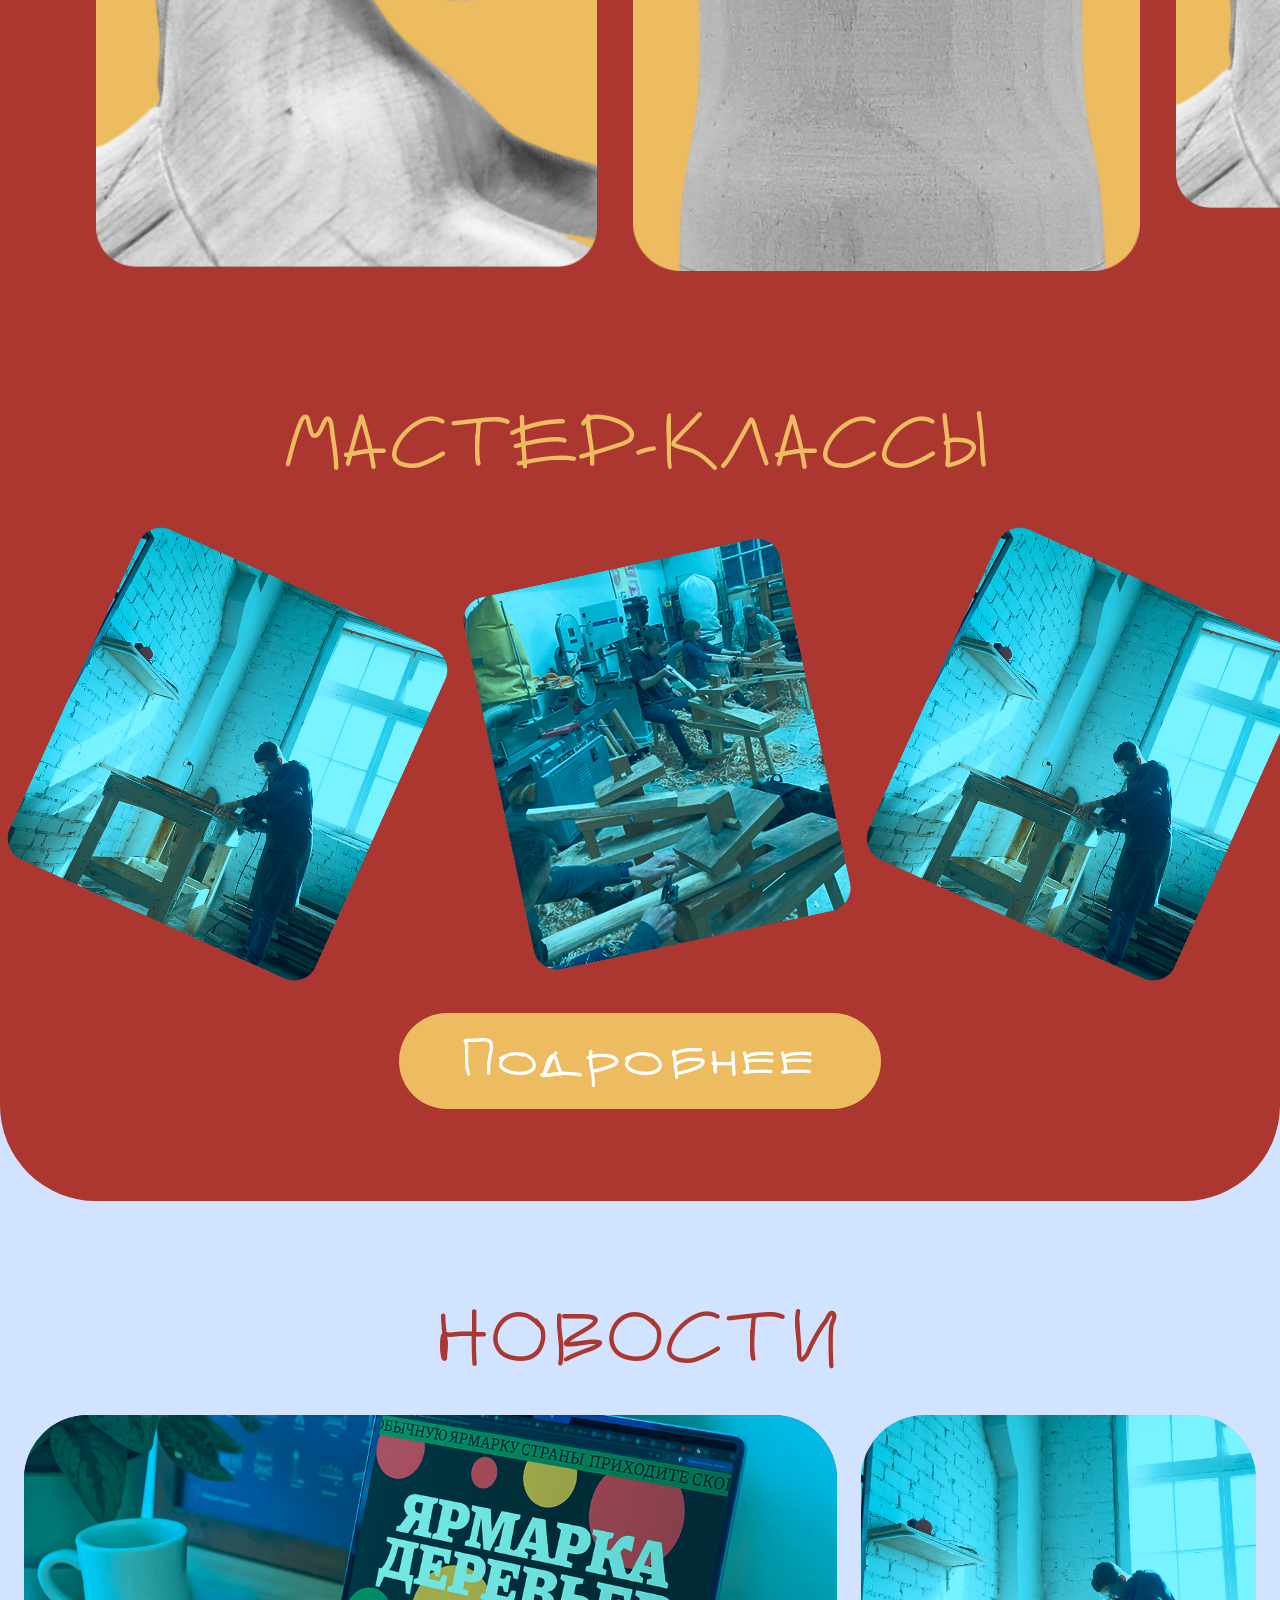
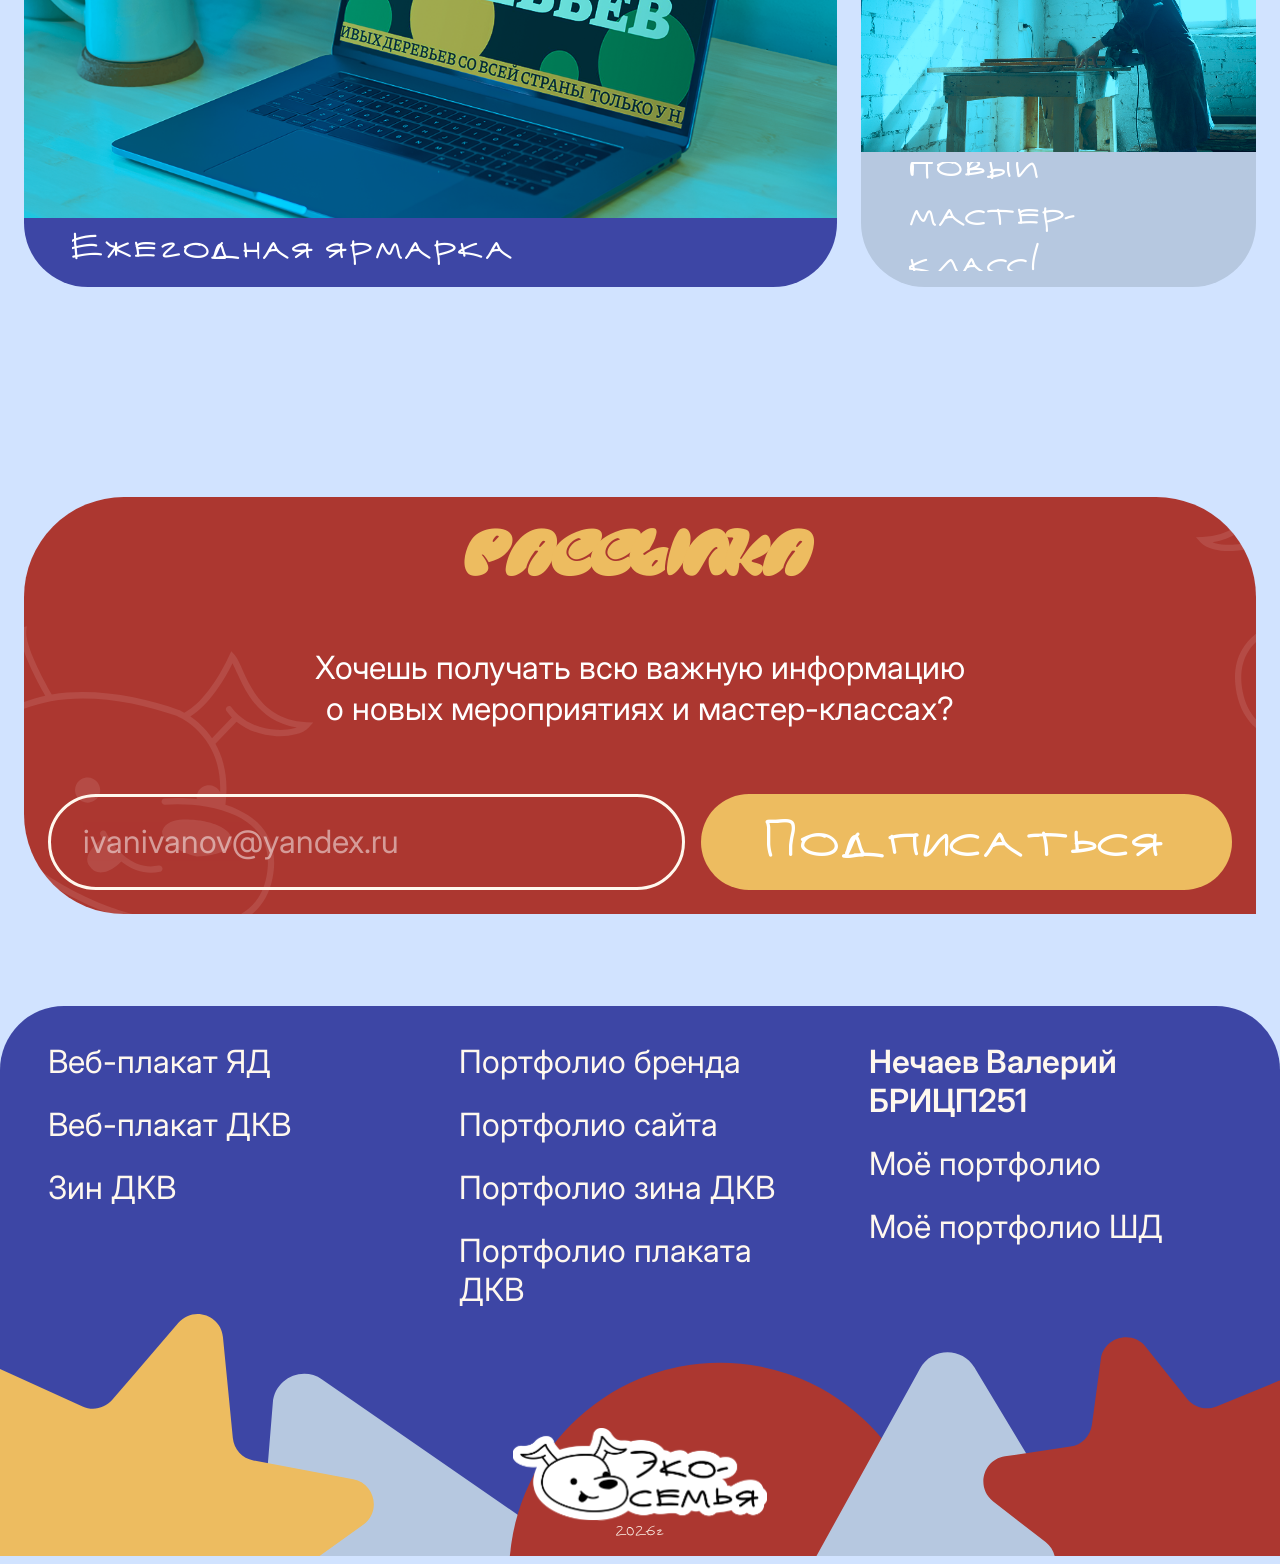
==== commit de079b0a: "Repair links" ====
--- a/index.html
+++ b/index.html
@@ -4,14 +4,14 @@
     <meta charset="UTF-8" />
     <meta name="viewport" content="width=device-width, initial-scale=1.0" />
     <link rel="stylesheet" href="styles/styles.css" />
-    <link rel="icon" href="/assets/img/Favicon.png" type="image/png" />
+    <link rel="icon" href="assets/img/Favicon.png" type="image/png" />
     <title>Эко-семья</title>
   </head>
   <body>
     <main>
       <div class="firstFrame">
         <div
-          style="background-image: url(&quot;/assets/img/titleMain.svg&quot;)"
+          style="background-image: url(&quot;assets/img/titleMain.svg&quot;)"
           class="titleFrame"
         >
           <div class="titleText">
@@ -92,7 +92,7 @@
             </p>
             <div class="formButtons">
               <input type="text" placeholder="ivanivanov@yandex.ru" />
-              <button class="yellow" role="link" data-href="/form.html">
+              <button class="yellow" role="link" data-href="form.html">
                 <h3>Подписаться</h3>
               </button>
             </div>
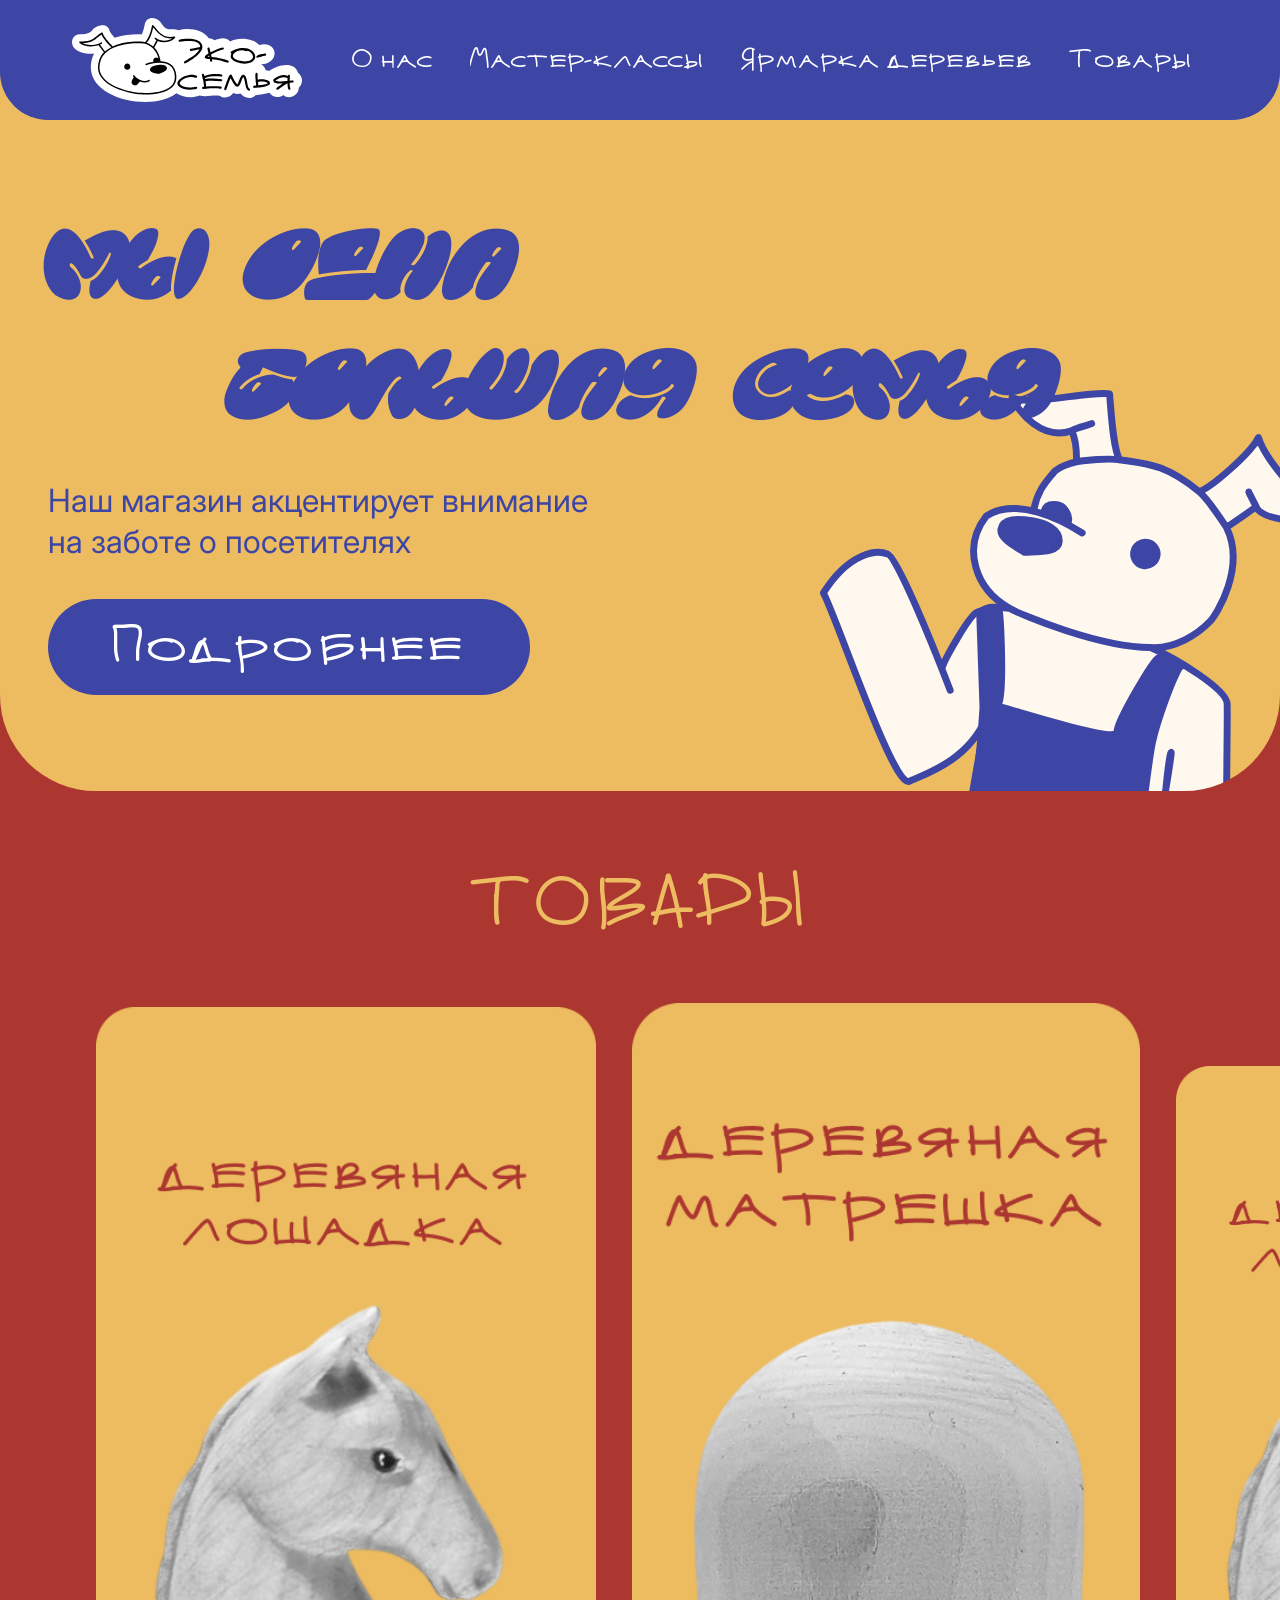
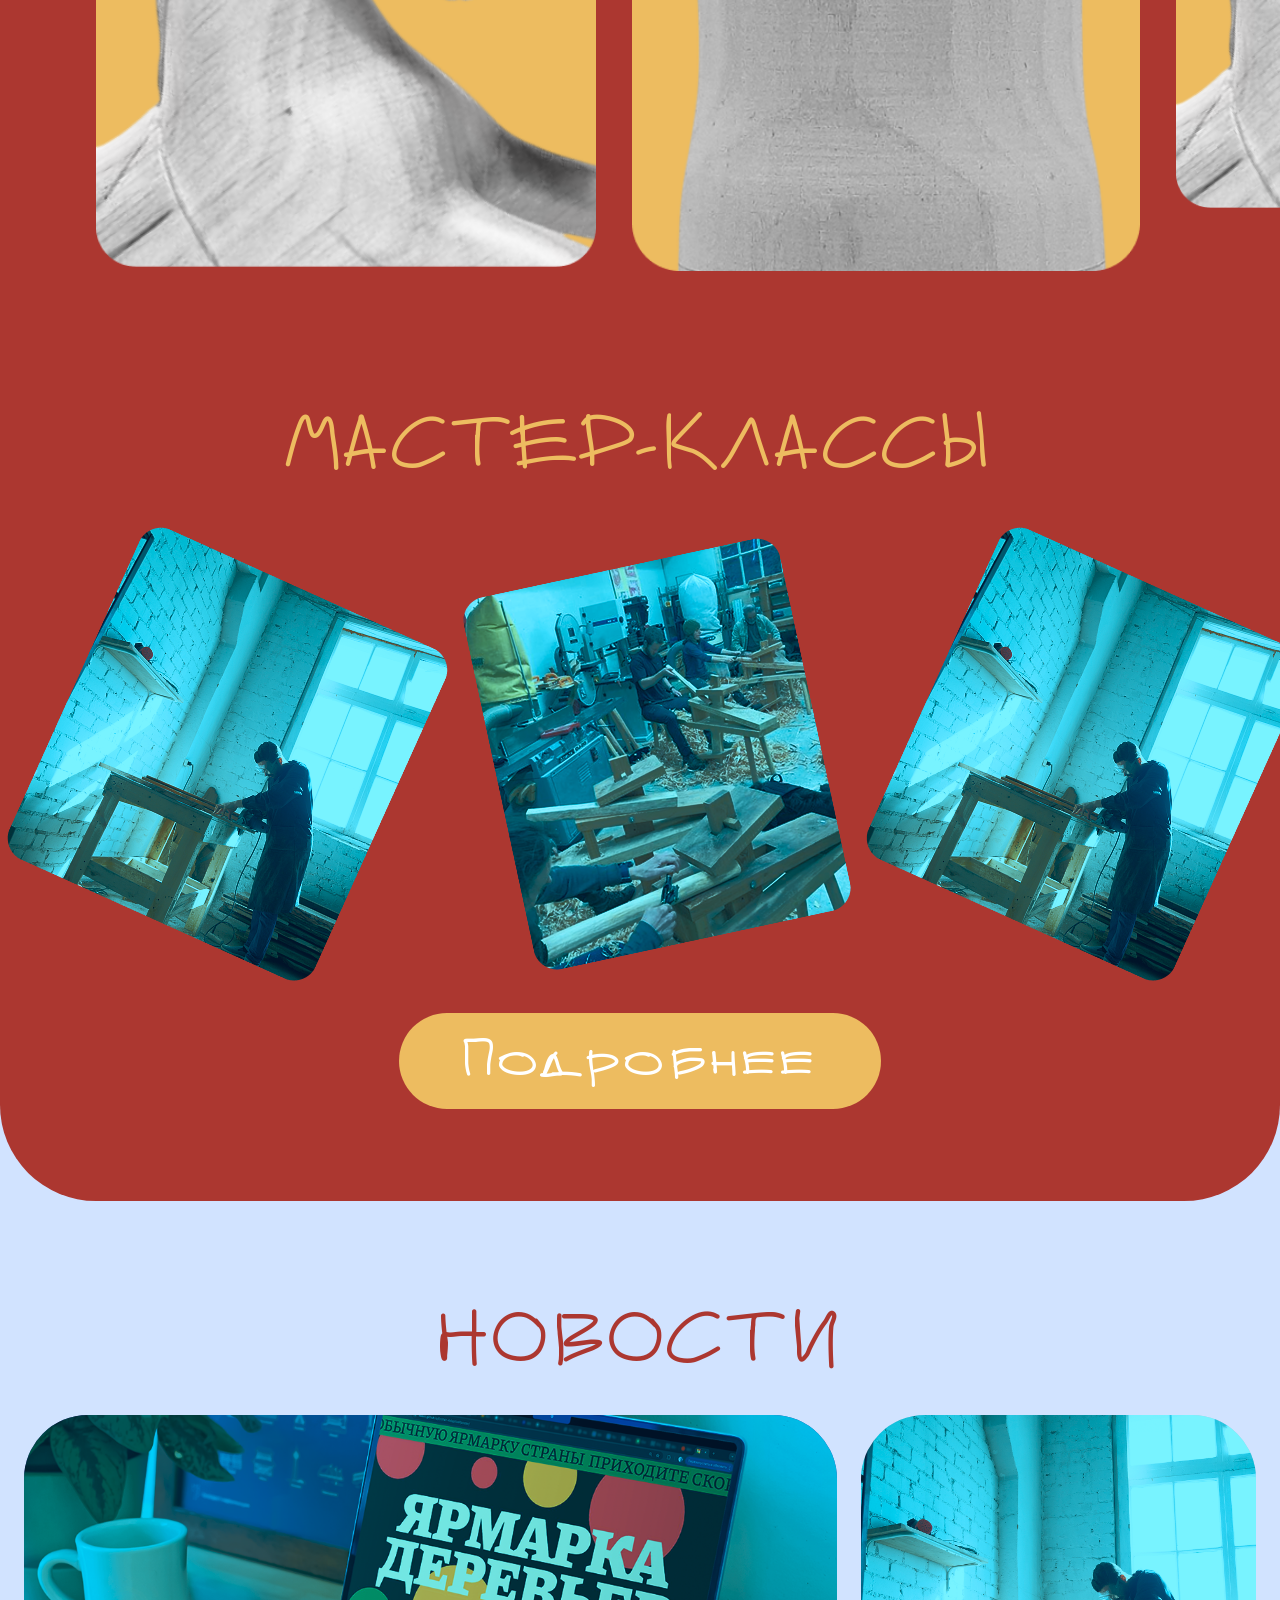
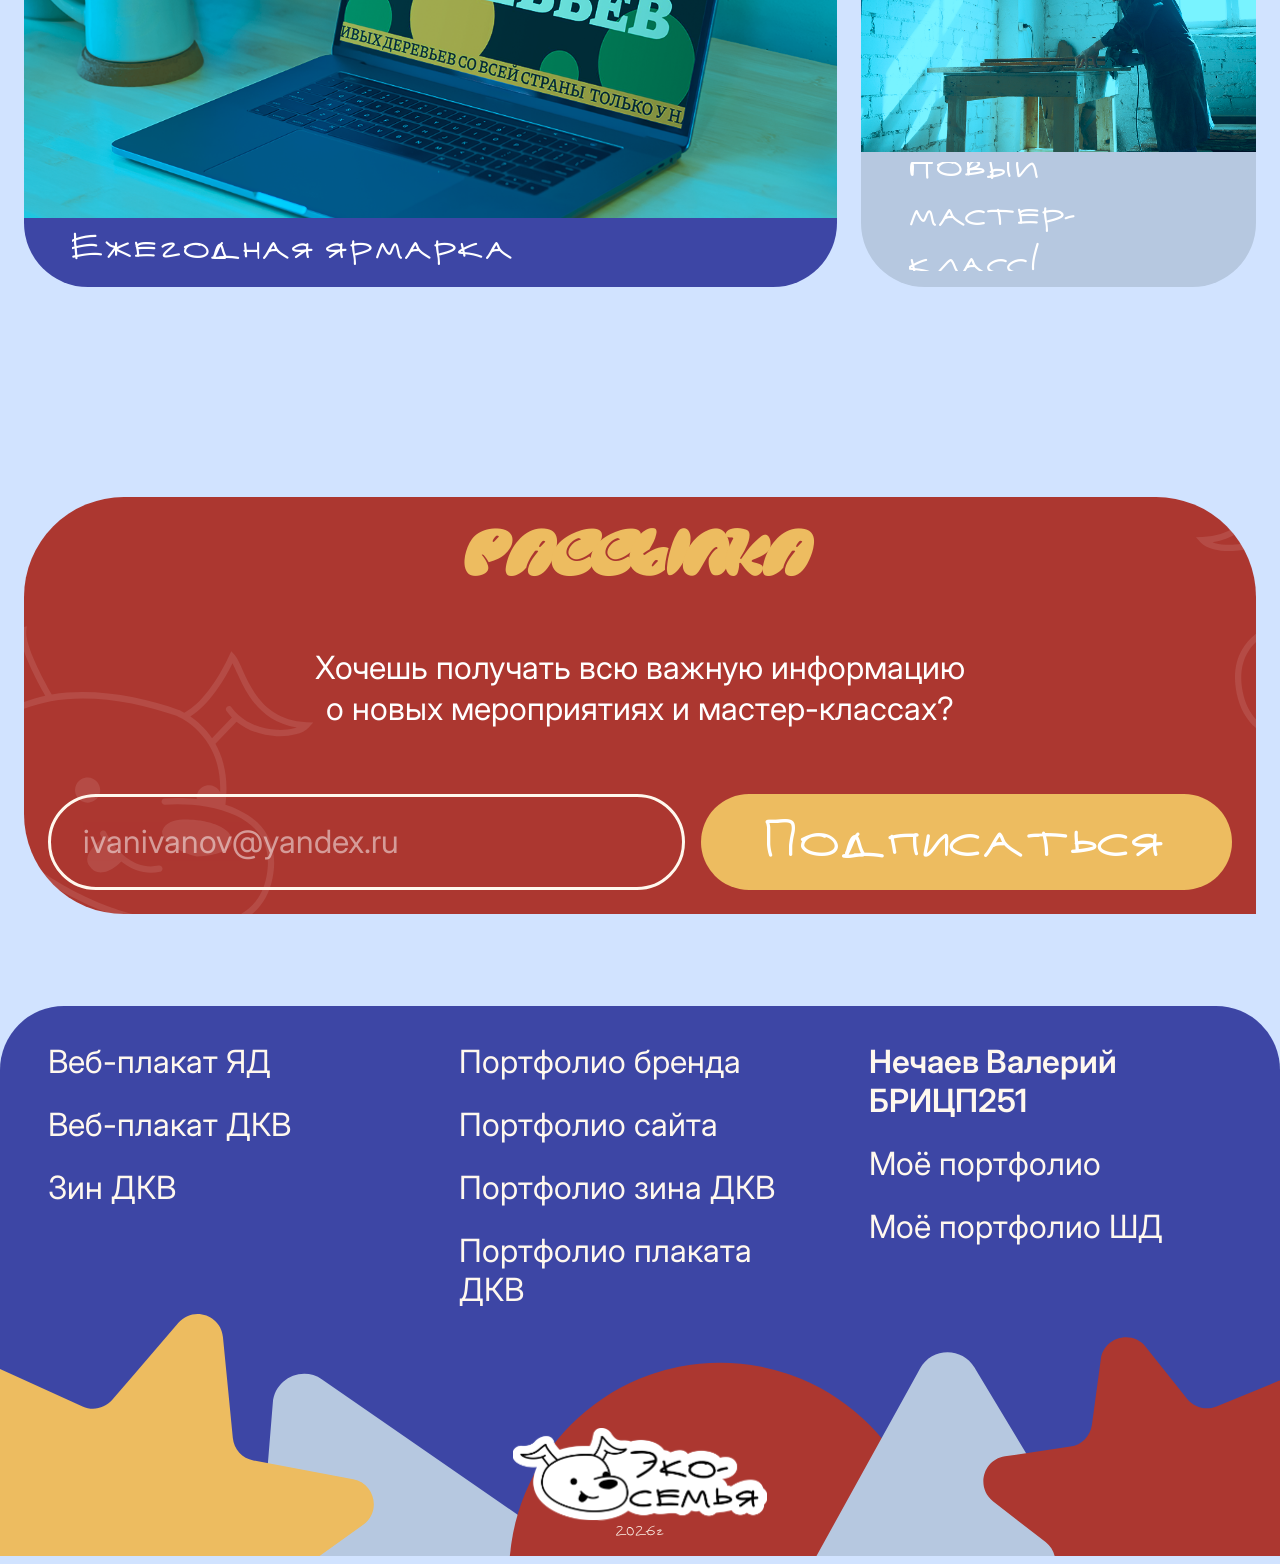
==== commit c420cb2a: "repair links" ====
--- a/index.html
+++ b/index.html
@@ -23,7 +23,7 @@
               Наш магазин акцентирует внимание <br />
               на&nbsp;заботе о&nbsp;посетителях
             </p>
-            <button class="blue" role="link" data-href="/aboutUs.html">
+            <button class="blue" role="link" data-href="aboutUs.html">
               <h3>Подробнее</h3>
             </button>
           </div>
@@ -63,7 +63,7 @@
                 <img class="mc" src="assets/img/mastersclasses.png" />
               </div>
             </div>
-            <button class="yellow" role="link" data-href="/masterСlasses.html">
+            <button class="yellow" role="link" data-href="masterСlasses.html">
               <h3>Подробнее</h3>
             </button>
           </div>
